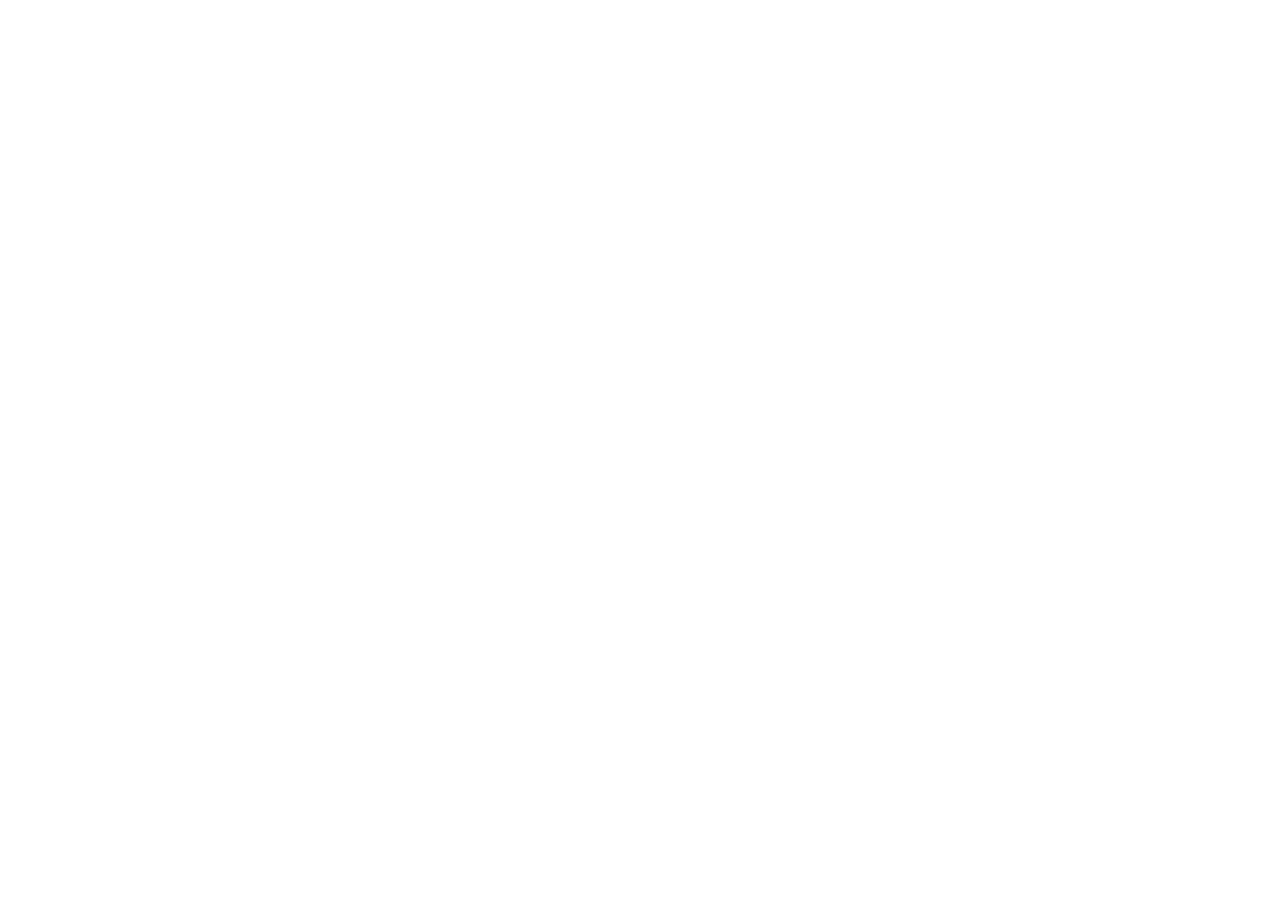
==== index.html @ 7d69b574 "Restructure portfolio to repo root for GitHub Pages deployment Co-authored-by: openhands <openhands@" ====
<!DOCTYPE html>
<html lang="en">
<head>
  <meta charset="UTF-8">
  <meta name="viewport" content="width=device-width, initial-scale=1">
  <title>Dave Ok — AI Developer &amp; Creative Technologist</title>
  <meta name="description" content="Portfolio of Dave Ok: AI developer and creative technologist building and evaluating practical AI workflows, automation tools, and technical systems. Evidence-driven research, browser automation, security research, and AI-assisted development.">
  <meta name="author" content="Dave Ok">
  <meta property="og:type" content="website">
  <meta property="og:title" content="Dave Ok — AI Developer &amp; Creative Technologist">
  <meta property="og:description" content="I build and evaluate practical AI workflows, automation tools, and technical systems — real projects, real evidence, clear thinking.">
  <meta property="og:image" content="https://daveok16-arch.github.io/Portfolio/assets/img/og-image.png">
  <meta property="og:url" content="https://daveok16-arch.github.io/Portfolio/">
  <meta name="twitter:card" content="summary_large_image">
  <link rel="canonical" href="https://daveok16-arch.github.io/Portfolio/">
  <link rel="icon" type="image/png" sizes="64x64" href="favicon.png">
  </head>
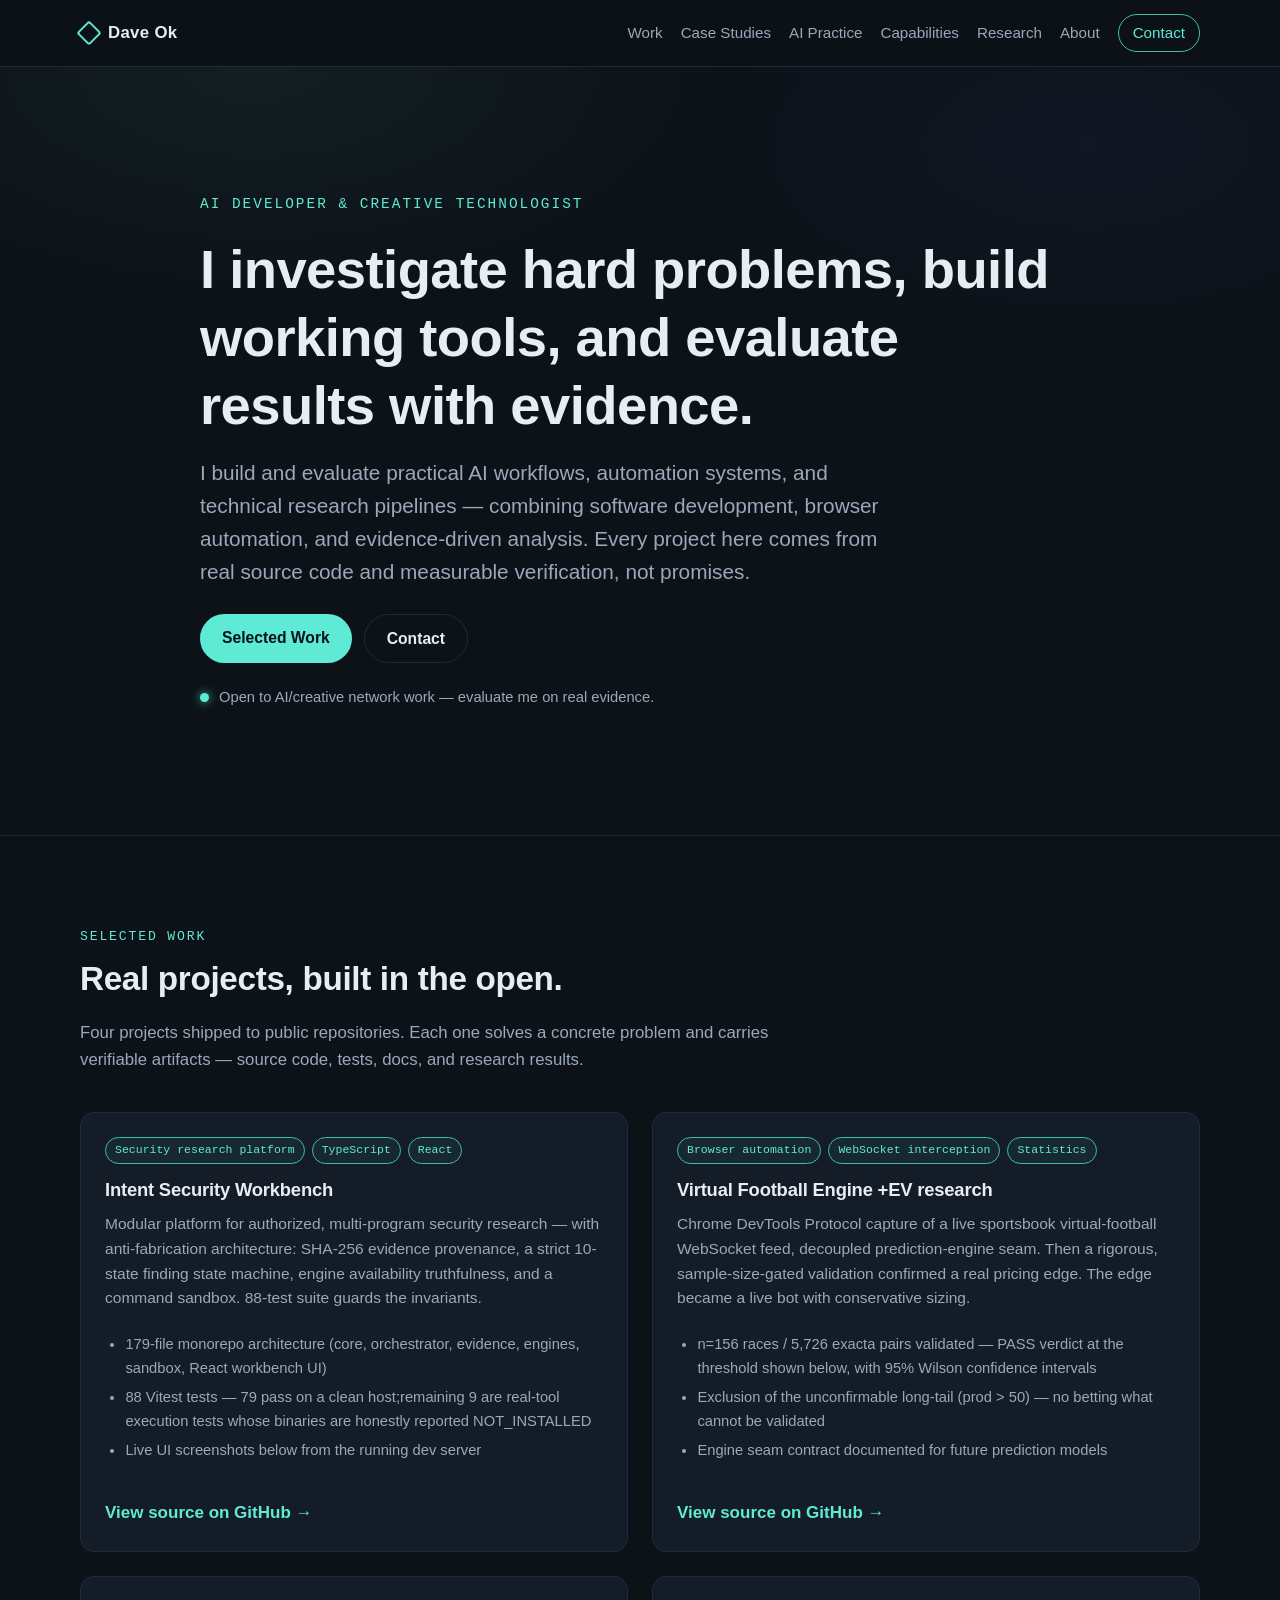
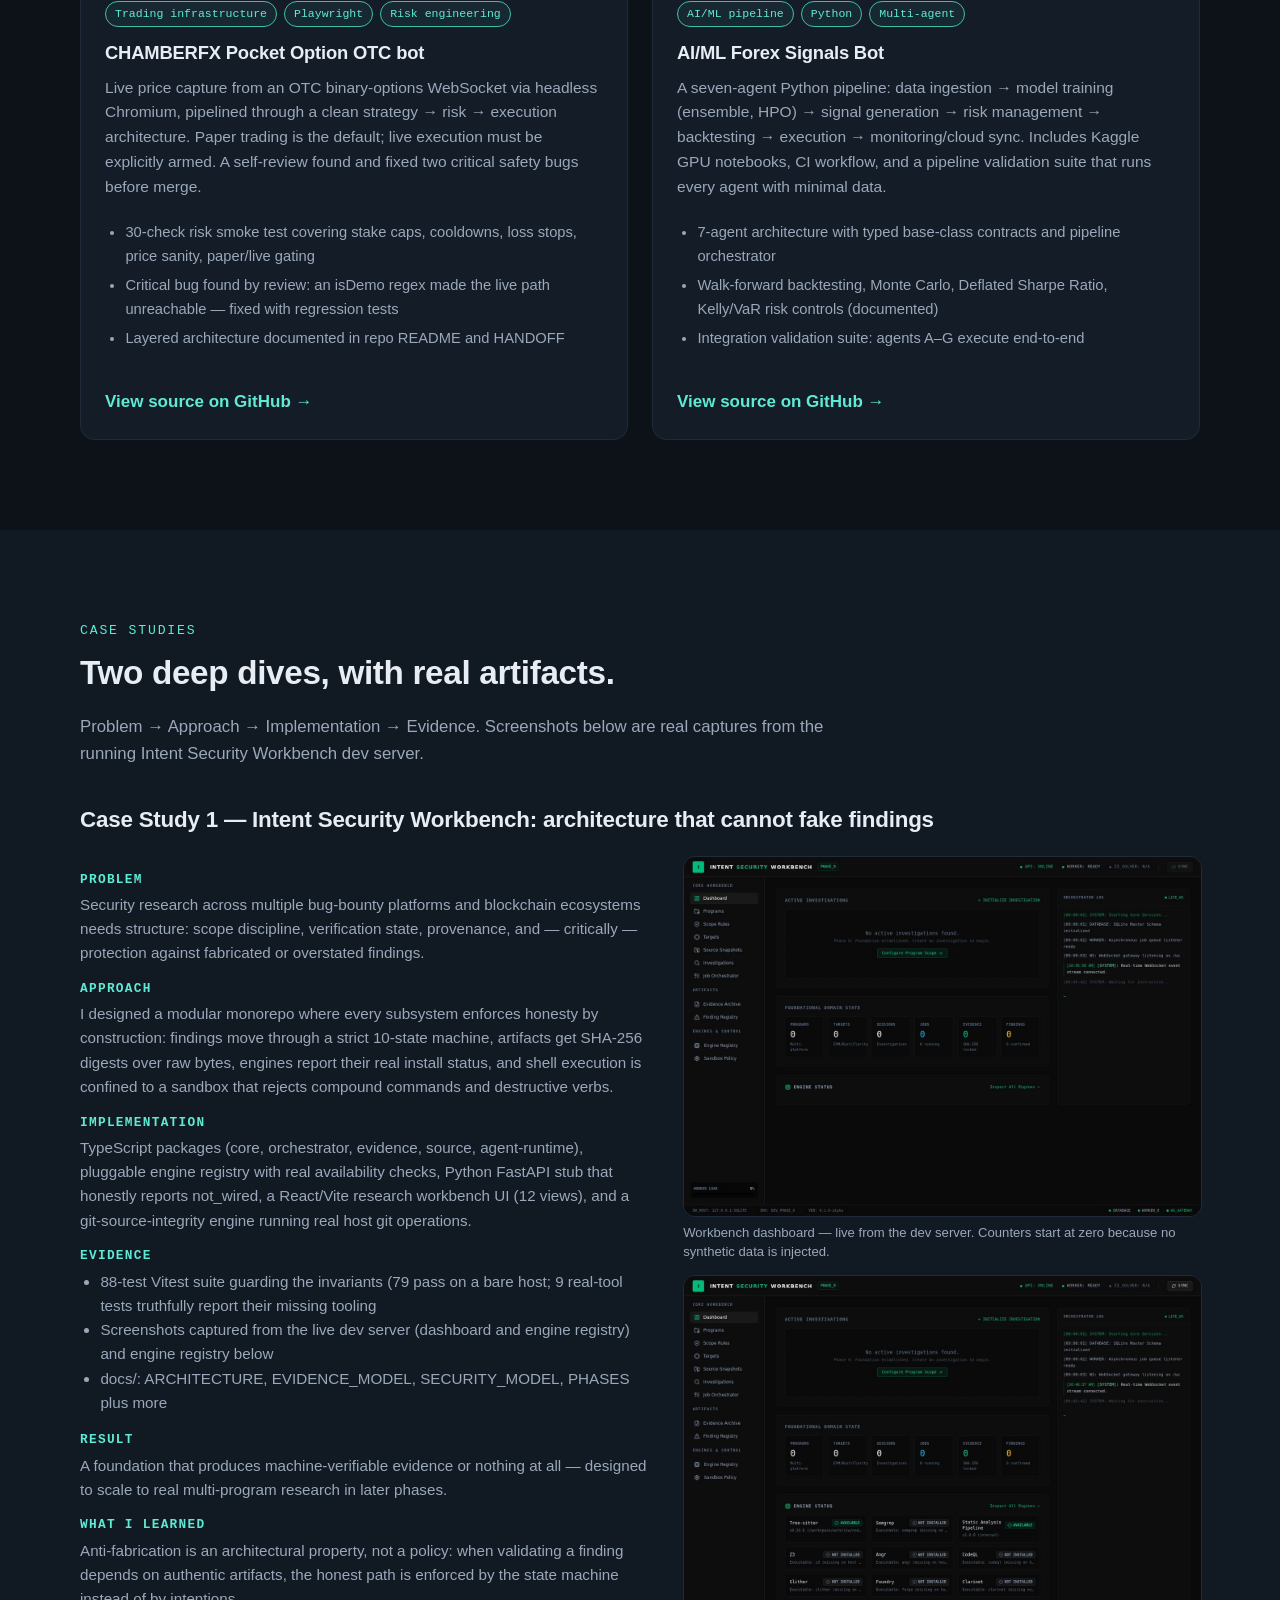
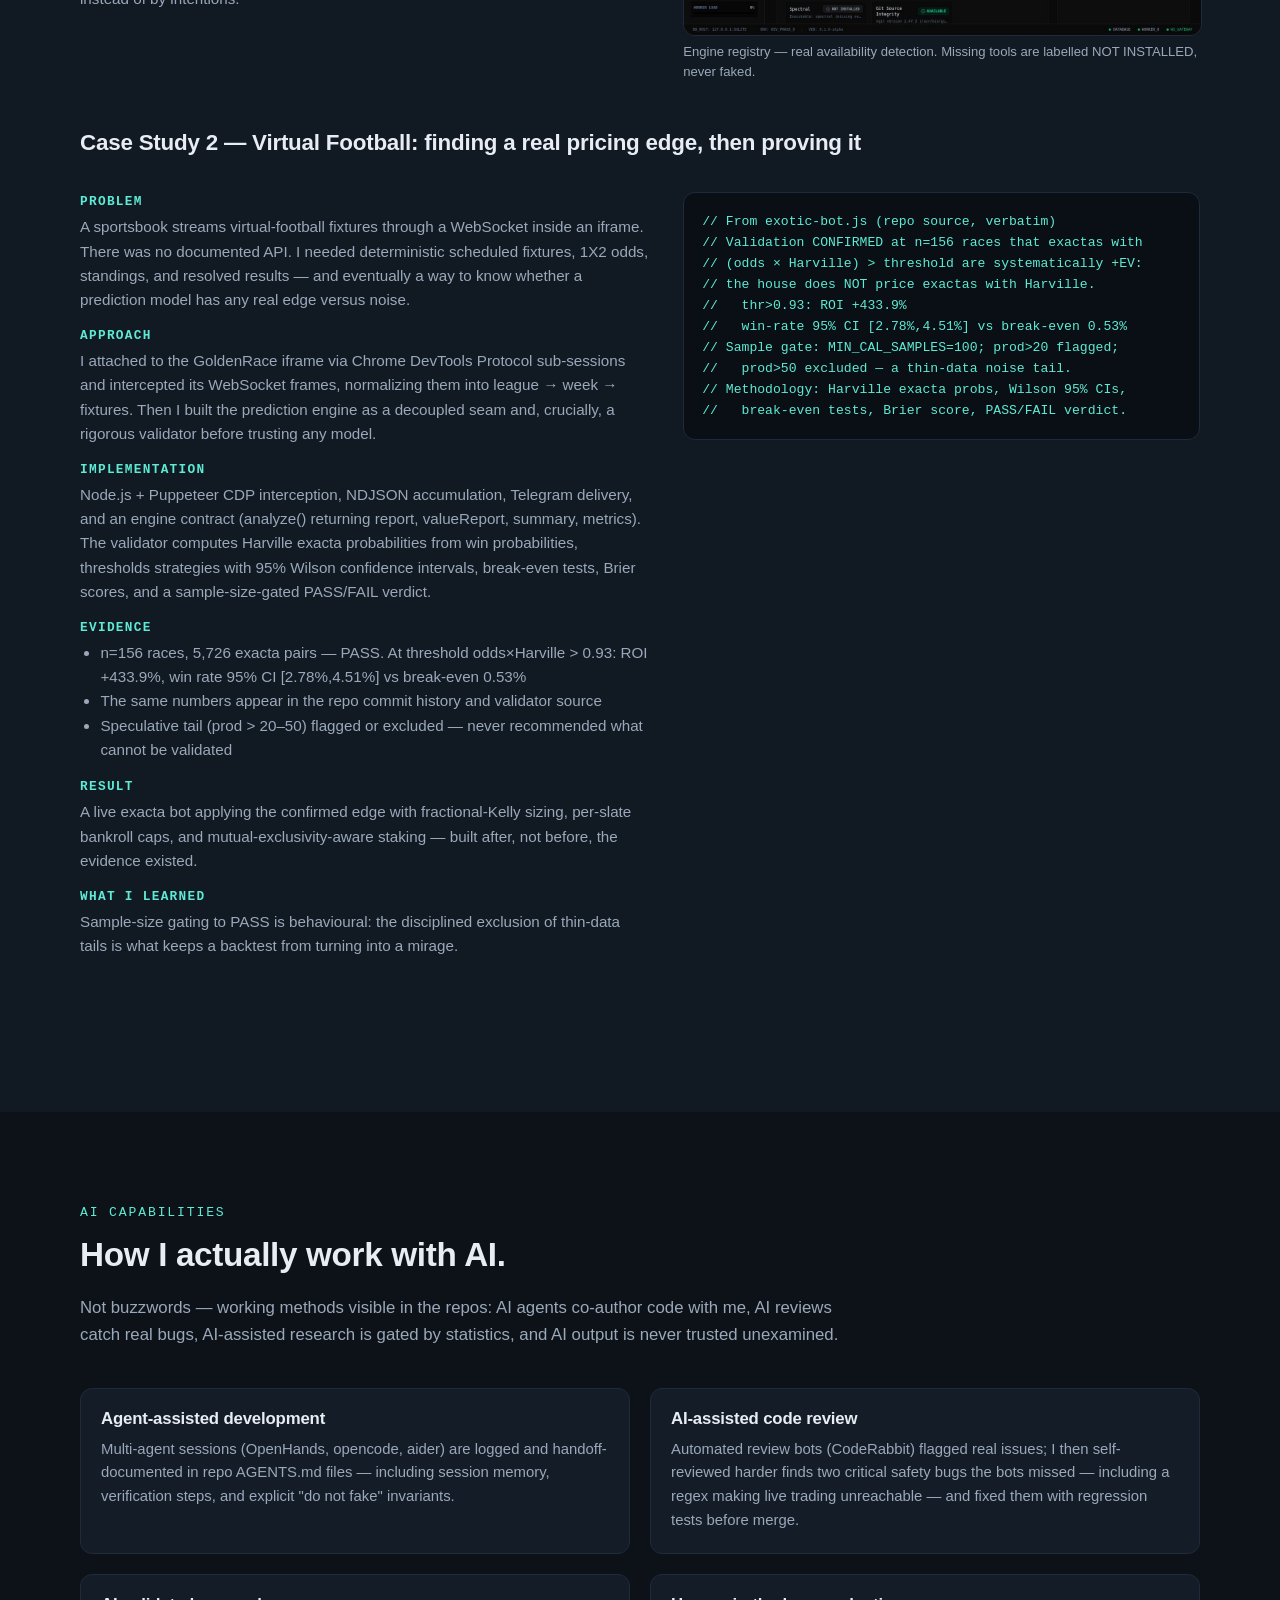
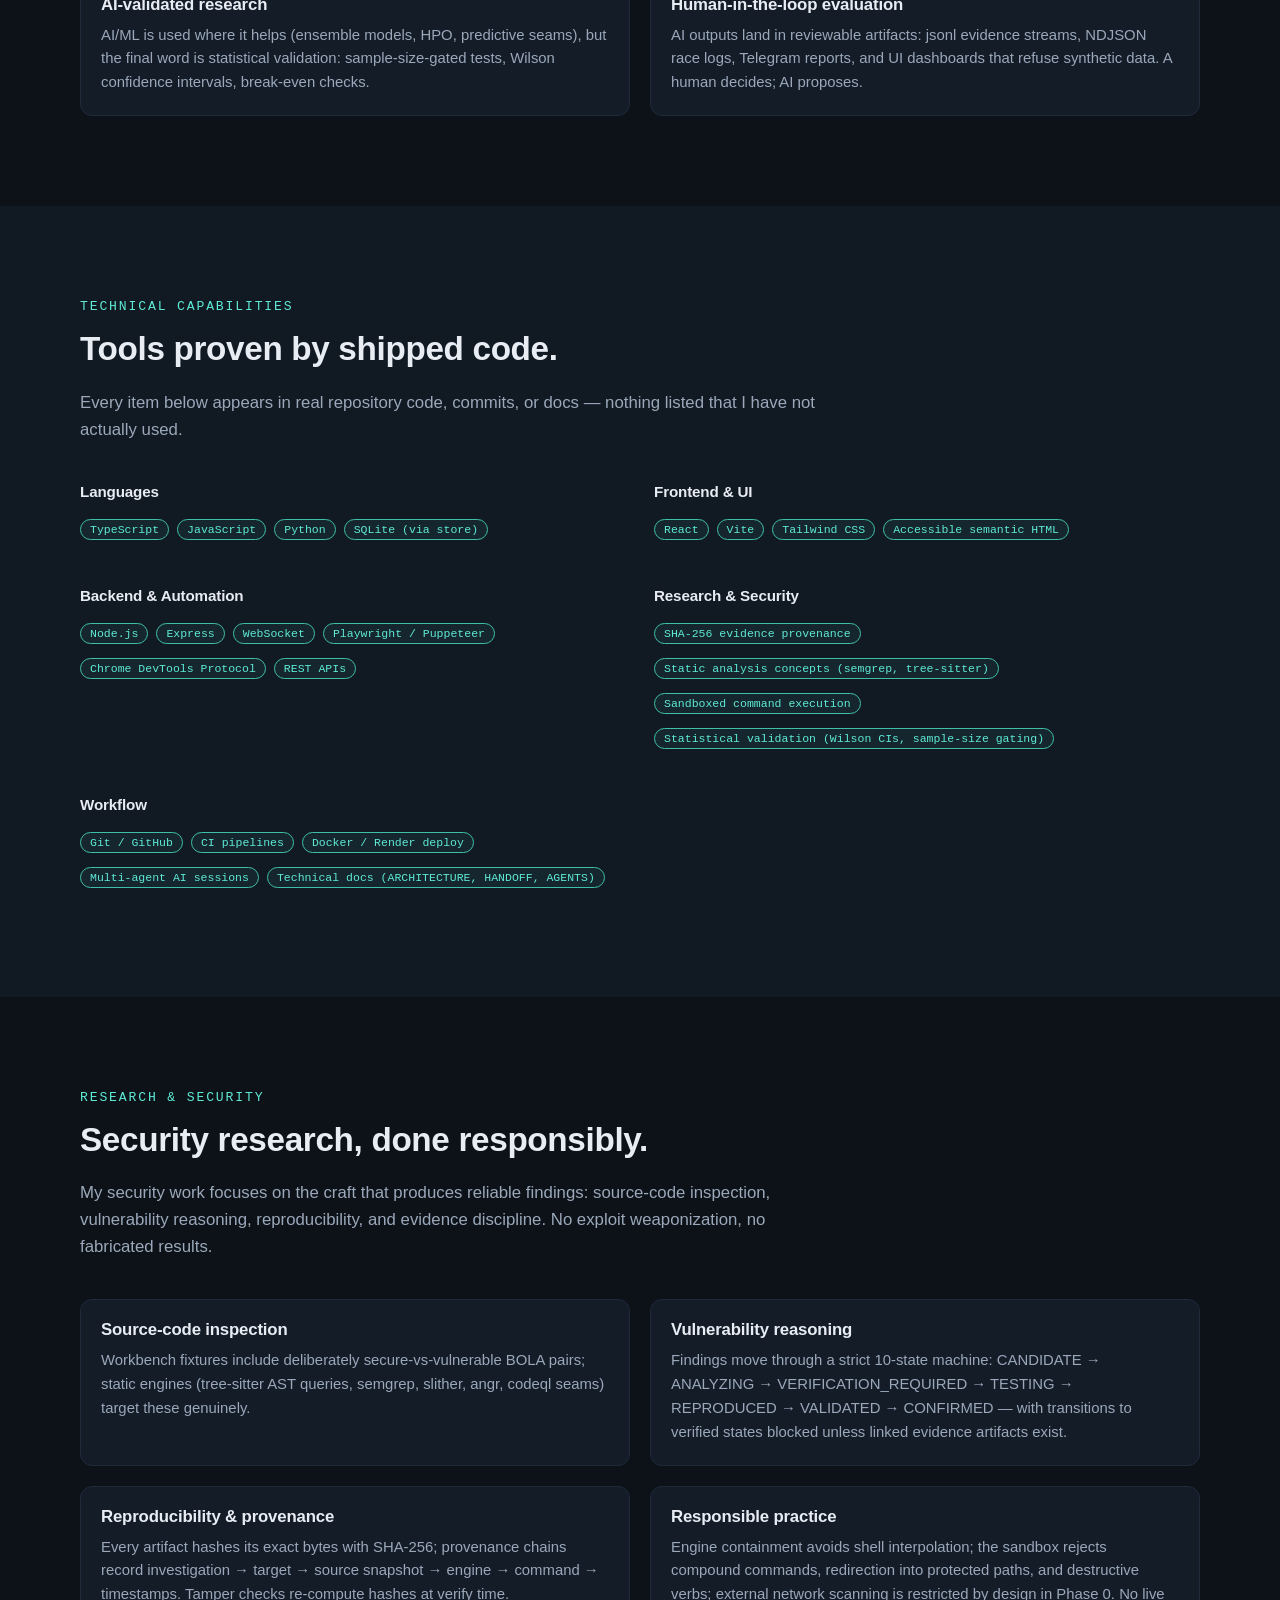
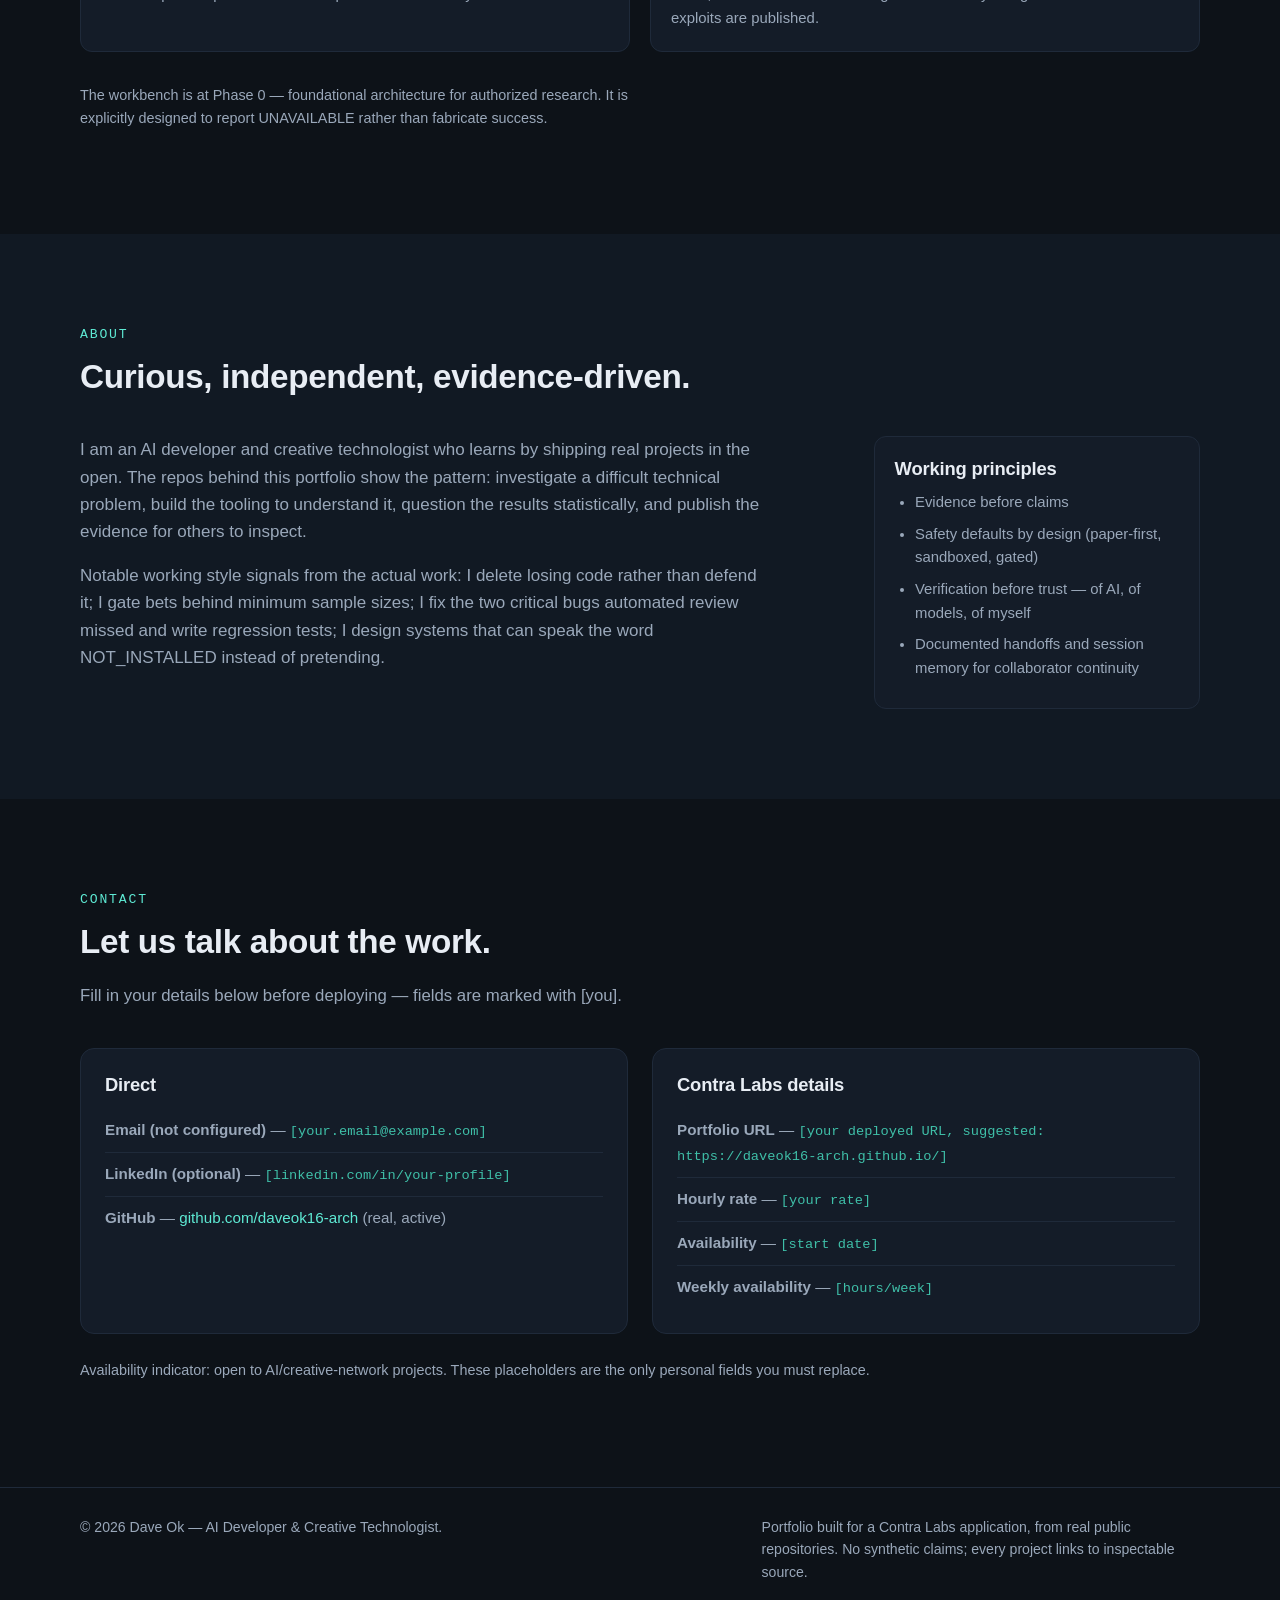
==== commit 3d0ff75a: "Restore full portfolio page and automate GitHub Pages deployment index.html had been truncated to th" ====
--- a/index.html
+++ b/index.html
@@ -4,14 +4,357 @@
   <meta charset="UTF-8">
   <meta name="viewport" content="width=device-width, initial-scale=1">
   <title>Dave Ok — AI Developer &amp; Creative Technologist</title>
-  <meta name="description" content="Portfolio of Dave Ok: AI developer and creative technologist building and evaluating practical AI workflows, automation tools, and technical systems. Evidence-driven research, browser automation, security research, and AI-assisted development.">
+  <meta name="description" content="Portfolio of Dave Ok: AI developer and creative technologist building and evaluating practical AI workflows, automation tools, and technical systems. Evidence-driven research, browser automation, security research,and AI-assisted development.">
   <meta name="author" content="Dave Ok">
   <meta property="og:type" content="website">
   <meta property="og:title" content="Dave Ok — AI Developer &amp; Creative Technologist">
-  <meta property="og:description" content="I build and evaluate practical AI workflows, automation tools, and technical systems — real projects, real evidence, clear thinking.">
+  <meta property="og:description" content="I build and evaluate practical AI workflows, automation tools,and technical systems — real projects, real evidence, clear thinking.">
   <meta property="og:image" content="https://daveok16-arch.github.io/Portfolio/assets/img/og-image.png">
   <meta property="og:url" content="https://daveok16-arch.github.io/Portfolio/">
   <meta name="twitter:card" content="summary_large_image">
   <link rel="canonical" href="https://daveok16-arch.github.io/Portfolio/">
   <link rel="icon" type="image/png" sizes="64x64" href="favicon.png">
-  </head>+  <link rel="stylesheet" href="assets/css/style.css">
+  <script defer src="assets/js/main.js"></script>
+</head>
+
+<body>
+  <a class="skip-link" href="#main">Skip to content</a>
+  <header class="site-header">
+    <div class="container header-inner">
+      <a class="brand" href="#top" aria-label="Home">
+        <span class="brand-mark" aria-hidden="true"></span>
+        <span class="brand-name">Dave&nbsp;Ok</span>
+      </a>
+      <button class="nav-toggle" id="navToggle" aria-expanded="false" aria-controls="siteNav">
+        <span class="sr-only">Menu</span>
+        <span class="nav-toggle-bar"></span>
+        <span class="nav-toggle-bar"></span>
+        <span class="nav-toggle-bar"></span>
+      </button>
+      <nav class="site-nav" id="siteNav" aria-label="Primary">
+        <a href="#work">Work</a>
+        <a href="#case-studies">Case Studies</a>
+        <a href="#ai">AI Practice</a>
+        <a href="#capabilities">Capabilities</a>
+        <a href="#research">Research</a>
+        <a href="#about">About</a>
+        <a class="nav-contact" href="#contact">Contact</a>
+      </nav>
+    </div>
+  </header>
+  <main id="main">
+    <section class="hero" id="top">
+      <div class="container hero-inner">
+        <p class="hero-kicker">AI Developer &amp; Creative Technologist</p>
+        <h1 class="hero-title">I investigate hard problems, build working tools, and evaluate results with evidence.</h1>
+        <p class="hero-lede">I build and evaluate practical AI workflows, automation systems, and technical research pipelines — combining software development, browser automation, and evidence-driven analysis. Every project here comes from real source code and measurable verification, not promises.</p>
+        <div class="hero-actions">
+          <a class="btn btn-primary" href="#work">Selected Work</a>
+          <a class="btn btn-secondary" href="#contact">Contact</a>
+        </div>
+        <div class="hero-meta">
+          <span class="status-dot" aria-hidden="true"></span>
+          <span>Open to AI/creative network work — evaluate me on real evidence.</span>
+        </div>
+      </div>
+    </section>
+    <section class="section" id="work">
+      <div class="container">
+        <header class="section-head">
+          <p class="section-label">Selected Work</p>
+          <h2>Real projects, built in the open.</h2>
+          <p class="section-sub">Four projects shipped to public repositories. Each one solves a concrete problem and carries verifiable artifacts — source code, tests, docs, and research results.</p>
+        </header>
+        <div class="work-grid">
+
+          <article class="card work-card">
+            <div class="card-tags"><span class="tag">Security research platform</span><span class="tag">TypeScript</span><span class="tag">React</span></div>
+            <h3>Intent Security Workbench</h3>
+            <p>Modular platform for authorized, multi-program security research — with anti-fabrication architecture: SHA-256 evidence provenance, a strict 10-state finding state machine, engine availability truthfulness, and a command sandbox. 88-test suite guards the invariants.</p>
+            <ul class="evidence-list">
+              <li>179-file monorepo architecture (core, orchestrator, evidence, engines, sandbox, React workbench UI)</li>
+              <li>88 Vitest tests — 79 pass on a clean host;remaining 9 are real-tool execution tests whose binaries are honestly reported NOT_INSTALLED</li>
+              <li>Live UI screenshots below from the running dev server</li>
+            </ul>
+            <a class="card-link" href="https://github.com/daveok16-arch/Intent-Security-Workbench" rel="noopener" target="_blank">View source on GitHub<span aria-hidden="true"> →</span></a>
+          </article>
+
+          <article class="card work-card">
+            <div class="card-tags"><span class="tag">Browser automation</span><span class="tag">WebSocket interception</span><span class="tag">Statistics</span></div>
+            <h3>Virtual Football Engine +EV research</h3>
+            <p>Chrome DevTools Protocol capture of a live sportsbook virtual-football WebSocket feed, decoupled prediction-engine seam. Then a rigorous, sample-size-gated validation confirmed a real pricing edge. The edge became a live bot with conservative sizing.</p>
+            <ul class="evidence-list">
+              <li>n=156 races / 5,726 exacta pairs validated — PASS verdict at the threshold shown below, with 95% Wilson confidence intervals</li>
+              <li>Exclusion of the unconfirmable long-tail (prod &gt; 50) — no betting what cannot be validated</li>
+              <li>Engine seam contract documented for future prediction models</li>
+            </ul>
+            <a class="card-link" href="https://github.com/daveok16-arch/virtual-football" rel="noopener" target="_blank">View source on GitHub<span aria-hidden="true"> →</span></a>
+          </article>
+
+          <article class="card work-card">
+            <div class="card-tags"><span class="tag">Trading infrastructure</span><span class="tag">Playwright</span><span class="tag">Risk engineering</span></div>
+            <h3>CHAMBERFX Pocket Option OTC bot</h3>
+            <p>Live price capture from an OTC binary-options WebSocket via headless Chromium, pipelined through a clean strategy → risk → execution architecture. Paper trading is the default; live execution must be explicitly armed. A self-review found and fixed two critical safety bugs before merge.</p>
+            <ul class="evidence-list">
+              <li>30-check risk smoke test covering stake caps, cooldowns, loss stops, price sanity, paper/live gating</li>
+              <li>Critical bug found by review: an isDemo regex made the live path unreachable — fixed with regression tests</li>
+              <li>Layered architecture documented in repo README and HANDOFF</li>
+            </ul>
+            <a class="card-link" href="https://github.com/daveok16-arch/Chamberfx-pocket-option" rel="noopener" target="_blank">View source on GitHub<span aria-hidden="true"> →</span></a>
+          </article>
+
+          <article class="card work-card">
+            <div class="card-tags"><span class="tag">AI/ML pipeline</span><span class="tag">Python</span><span class="tag">Multi-agent</span></div>
+            <h3>AI/ML Forex Signals Bot</h3>
+            <p>A seven-agent Python pipeline: data ingestion → model training (ensemble, HPO) → signal generation → risk management → backtesting → execution → monitoring/cloud sync. Includes Kaggle GPU notebooks, CI workflow, and a pipeline validation suite that runs every agent with minimal data.</p>
+            <ul class="evidence-list">
+              <li>7-agent architecture with typed base-class contracts and pipeline orchestrator</li>
+              <li>Walk-forward backtesting, Monte Carlo, Deflated Sharpe Ratio, Kelly/VaR risk controls (documented)</li>
+              <li>Integration validation suite: agents A–G execute end-to-end</li>
+            </ul>
+            <a class="card-link" href="https://github.com/daveok16-arch/forex-signals-bot-v3" rel="noopener" target="_blank">View source on GitHub<span aria-hidden="true"> →</span></a>
+          </article>
+
+        </div>
+      </div>
+    </section>
+    <section class="section section-tint" id="case-studies">
+      <div class="container">
+        <header class="section-head">
+          <p class="section-label">Case Studies</p>
+          <h2>Two deep dives, with real artifacts.</h2>
+          <p class="section-sub">Problem → Approach → Implementation → Evidence. Screenshots below are real captures from the running Intent Security Workbench dev server.</p>
+        </header>
+
+        <article class="case-study">
+          <h3>Case Study 1 — Intent Security Workbench: architecture that cannot fake findings</h3>
+          <div class="case-grid">
+            <div class="case-text">
+              <h4>Problem</h4>
+              <p>Security research across multiple bug-bounty platforms and blockchain ecosystems needs structure: scope discipline, verification state, provenance, and — critically — protection against fabricated or overstated findings.</p>
+              <h4>Approach</h4>
+              <p>I designed a modular monorepo where every subsystem enforces honesty by construction: findings move through a strict 10-state machine, artifacts get SHA-256 digests over raw bytes, engines report their real install status, and shell execution is confined to a sandbox that rejects compound commands and destructive verbs.</p>
+              <h4>Implementation</h4>
+              <p>TypeScript packages (core, orchestrator, evidence, source, agent-runtime), pluggable engine registry with real availability checks, Python FastAPI stub that honestly reports not_wired, a React/Vite research workbench UI (12 views), and a git-source-integrity engine running real host git operations.</p>
+              <h4>Evidence</h4>
+              <ul>
+                <li>88-test Vitest suite guarding the invariants (79 pass on a bare host; 9 real-tool tests truthfully report their missing tooling</li>
+                <li>Screenshots captured from the live dev server (dashboard and engine registry) and engine registry below</li>
+                <li>docs/: ARCHITECTURE, EVIDENCE_MODEL, SECURITY_MODEL, PHASES plus more</li>
+              </ul>
+              <h4>Result</h4>
+              <p>A foundation that produces machine-verifiable evidence or nothing at all — designed to scale to real multi-program research in later phases.</p>
+              <h4>What I learned</h4>
+              <p>Anti-fabrication is an architectural property, not a policy: when validating a finding depends on authentic artifacts, the honest path is enforced by the state machine instead of by intentions.</p>
+            </div>
+            <div class="case-visuals">
+              <figure>
+                <img src="assets/img/workbench-dashboard.jpg" alt="Intent Security Workbench dashboard showing honest zero-state counters and live WebSocket log" width="1280" height="888" loading="lazy">
+                <figcaption>Workbench dashboard — live from the dev server. Counters start at zero because no synthetic data is injected.</figcaption>
+              </figure>
+              <figure>
+                <img src="assets/img/workbench-engines.jpg" alt="Engine registry listing tree-sitter AVAILABLE and other engines NOT INSTALLED with reasons" width="1280" height="888" loading="lazy">
+                <figcaption>Engine registry — real availability detection. Missing tools are labelled NOT INSTALLED, never faked.</figcaption>
+              </figure>
+            </div>
+          </div>
+        </article>
+
+        <article class="case-study">
+          <h3>Case Study 2 — Virtual Football: finding a real pricing edge, then proving it</h3>
+          <div class="case-grid">
+            <div class="case-text">
+              <h4>Problem</h4>
+              <p>A sportsbook streams virtual-football fixtures through a WebSocket inside an iframe. There was no documented API. I needed deterministic scheduled fixtures, 1X2 odds, standings, and resolved results — and eventually a way to know whether a prediction model has any real edge versus noise.</p>
+              <h4>Approach</h4>
+              <p>I attached to the GoldenRace iframe via Chrome DevTools Protocol sub-sessions and intercepted its WebSocket frames, normalizing them into league → week → fixtures. Then I built the prediction engine as a decoupled seam and, crucially, a rigorous validator before trusting any model.</p>
+              <h4>Implementation</h4>
+              <p>Node.js + Puppeteer CDP interception, NDJSON accumulation, Telegram delivery, and an engine contract (analyze() returning report, valueReport, summary, metrics). The validator computes Harville exacta probabilities from win probabilities, thresholds strategies with 95% Wilson confidence intervals, break-even tests, Brier scores, and a sample-size-gated PASS/FAIL verdict.</p>
+              <h4>Evidence</h4>
+              <ul>
+                <li>n=156 races, 5,726 exacta pairs — PASS. At threshold odds×Harville &gt; 0.93: ROI +433.9%, win rate 95% CI [2.78%,4.51%] vs break-even 0.53%</li>
+                <li>The same numbers appear in the repo commit history and validator source</li>
+                <li>Speculative tail (prod &gt; 20–50) flagged or excluded — never recommended what cannot be validated</li>
+              </ul>
+              <h4>Result</h4>
+              <p>A live exacta bot applying the confirmed edge with fractional-Kelly sizing, per-slate bankroll caps, and mutual-exclusivity-aware staking — built after, not before, the evidence existed.</p>
+              <h4>What I learned</h4>
+              <p>Sample-size gating to PASS is behavioural: the disciplined exclusion of thin-data tails is what keeps a backtest from turning into a mirage.</p>
+            </div>
+            <div class="case-visuals">
+              <figure>
+                <pre class="validation-block">// From exotic-bot.js (repo source, verbatim)
+// Validation CONFIRMED at n=156 races that exactas with
+// (odds × Harville) &gt; threshold are systematically +EV:
+// the house does NOT price exactas with Harville.
+//   thr&gt;0.93: ROI +433.9%
+//   win-rate 95% CI [2.78%,4.51%] vs break-even 0.53%
+// Sample gate: MIN_CAL_SAMPLES=100; prod&gt;20 flagged;
+//   prod&gt;50 excluded — a thin-data noise tail.
+// Methodology: Harville exacta probs, Wilson 95% CIs,
+//   break-even tests, Brier score, PASS/FAIL verdict.</pre>
+              </figure>
+            </div>
+          </div>
+        </article>
+      </div>
+    </section>
+    <section class="section" id="ai">
+      <div class="container">
+        <header class="section-head">
+          <p class="section-label">AI Capabilities</p>
+          <h2>How I actually work with AI.</h2>
+          <p class="section-sub">Not buzzwords — working methods visible in the repos: AI agents co-author code with me, AI reviews catch real bugs, AI-assisted research is gated by statistics, and AI output is never trusted unexamined.</p>
+        </header>
+        <div class="ai-grid">
+          <div class="ai-item">
+            <h3>Agent-assisted development</h3>
+            <p>Multi-agent sessions (OpenHands, opencode, aider) are logged and handoff-documented in repo AGENTS.md files — including session memory, verification steps, and explicit "do not fake" invariants.</p>
+          </div>
+          <div class="ai-item">
+            <h3>AI-assisted code review</h3>
+            <p>Automated review bots (CodeRabbit) flagged real issues; I then self-reviewed harder finds two critical safety bugs the bots missed — including a regex making live trading unreachable — and fixed them with regression tests before merge.</p>
+          </div>
+          <div class="ai-item">
+            <h3>AI-validated research</h3>
+            <p>AI/ML is used where it helps (ensemble models, HPO, predictive seams), but the final word is statistical validation: sample-size-gated tests, Wilson confidence intervals, break-even checks.</p>
+          </div>
+          <div class="ai-item">
+            <h3>Human-in-the-loop evaluation</h3>
+            <p>AI outputs land in reviewable artifacts: jsonl evidence streams, NDJSON race logs, Telegram reports, and UI dashboards that refuse synthetic data. A human decides; AI proposes.</p>
+          </div>
+        </div>
+      </div>
+    </section>
+    <section class="section section-tint" id="capabilities">
+      <div class="container">
+        <header class="section-head">
+          <p class="section-label">Technical Capabilities</p>
+          <h2>Tools proven by shipped code.</h2>
+          <p class="section-sub">Every item below appears in real repository code, commits, or docs — nothing listed that I have not actually used.</p>
+        </header>
+        <div class="skills-wrap">
+          <div class="skill-group">
+            <h3>Languages</h3>
+            <ul class="tag-list">
+              <li><span class="tag">TypeScript</span></li><li><span class="tag">JavaScript</span></li><li><span class="tag">Python</span></li><li><span class="tag">SQLite (via store)</span></li>
+            </ul>
+          </div>
+          <div class="skill-group">
+            <h3>Frontend &amp; UI</h3>
+            <ul class="tag-list">
+              <li><span class="tag">React</span></li><li><span class="tag">Vite</span></li><li><span class="tag">Tailwind CSS</span></li><li><span class="tag">Accessible semantic HTML</span></li>
+            </ul>
+          </div>
+          <div class="skill-group">
+            <h3>Backend &amp; Automation</h3>
+            <ul class="tag-list">
+              <li><span class="tag">Node.js</span></li><li><span class="tag">Express</span></li><li><span class="tag">WebSocket</span></li><li><span class="tag">Playwright / Puppeteer</span></li><li><span class="tag">Chrome DevTools Protocol</span></li><li><span class="tag">REST APIs</span></li>
+            </ul>
+          </div>
+          <div class="skill-group">
+            <h3>Research &amp; Security</h3>
+            <ul class="tag-list">
+              <li><span class="tag">SHA-256 evidence provenance</span></li><li><span class="tag">Static analysis concepts (semgrep, tree-sitter)</span></li><li><span class="tag">Sandboxed command execution</span></li><li><span class="tag">Statistical validation (Wilson CIs, sample-size gating)</span></li>
+            </ul>
+          </div>
+          <div class="skill-group">
+            <h3>Workflow</h3>
+            <ul class="tag-list">
+              <li><span class="tag">Git / GitHub</span></li><li><span class="tag">CI pipelines</span></li><li><span class="tag">Docker / Render deploy</span></li><li><span class="tag">Multi-agent AI sessions</span></li><li><span class="tag">Technical docs (ARCHITECTURE, HANDOFF, AGENTS)</span></li>
+            </ul>
+          </div>
+        </div>
+      </div>
+    </section>
+    <section class="section" id="research">
+      <div class="container">
+        <header class="section-head">
+          <p class="section-label">Research &amp; Security</p>
+          <h2>Security research, done responsibly.</h2>
+          <p class="section-sub">My security work focuses on the craft that produces reliable findings: source-code inspection, vulnerability reasoning, reproducibility, and evidence discipline. No exploit weaponization, no fabricated results.</p>
+        </header>
+        <div class="research-grid">
+          <div class="research-item">
+            <h3>Source-code inspection</h3>
+            <p>Workbench fixtures include deliberately secure-vs-vulnerable BOLA pairs; static engines (tree-sitter AST queries, semgrep, slither, angr, codeql seams) target these genuinely.</p>
+          </div>
+          <div class="research-item">
+            <h3>Vulnerability reasoning</h3>
+            <p>Findings move through a strict 10-state machine: CANDIDATE → ANALYZING → VERIFICATION_REQUIRED → TESTING → REPRODUCED → VALIDATED → CONFIRMED — with transitions to verified states blocked unless linked evidence artifacts exist.</p>
+          </div>
+          <div class="research-item">
+            <h3>Reproducibility &amp; provenance</h3>
+            <p>Every artifact hashes its exact bytes with SHA-256; provenance chains record investigation → target → source snapshot → engine → command → timestamps. Tamper checks re-compute hashes at verify time.</p>
+          </div>
+          <div class="research-item">
+            <h3>Responsible practice</h3>
+            <p>Engine containment avoids shell interpolation; the sandbox rejects compound commands, redirection into protected paths, and destructive verbs; external network scanning is restricted by design in Phase 0. No live exploits are published.</p>
+          </div>
+        </div>
+        <p class="research-note">The workbench is at Phase 0 — foundational architecture for authorized research. It is explicitly designed to report UNAVAILABLE rather than fabricate success.</p>
+      </div>
+    </section>
+    <section class="section section-tint" id="about">
+      <div class="container">
+        <header class="section-head">
+          <p class="section-label">About</p>
+          <h2>Curious, independent, evidence-driven.</h2>
+        </header>
+        <div class="about-grid">
+          <div class="about-text">
+            <p>I am an AI developer and creative technologist who learns by shipping real projects in the open. The repos behind this portfolio show the pattern: investigate a difficult technical problem, build the tooling to understand it, question the results statistically, and publish the evidence for others to inspect.</p>
+            <p>Notable working style signals from the actual work: I delete losing code rather than defend it; I gate bets behind minimum sample sizes; I fix the two critical bugs automated review missed and write regression tests; I design systems that can speak the word NOT_INSTALLED instead of pretending.</p>
+          </div>
+          <div class="about-facts">
+            <h3>Working principles</h3>
+            <ul>
+              <li>Evidence before claims</li>
+              <li>Safety defaults by design (paper-first, sandboxed, gated)</li>
+              <li>Verification before trust — of AI, of models, of myself</li>
+              <li>Documented handoffs and session memory for collaborator continuity</li>
+            </ul>
+          </div>
+        </div>
+      </div>
+    </section>
+    <section class="section" id="contact">
+      <div class="container">
+        <header class="section-head">
+          <p class="section-label">Contact</p>
+          <h2>Let us talk about the work.</h2>
+          <p class="section-sub">Fill in your details below before deploying — fields are marked with [you].</p>
+        </header>
+        <div class="contact-grid">
+          <div class="contact-card card">
+            <h3>Direct</h3>
+            <ul class="contact-list">
+              <li><strong>Email (not configured)</strong> — <span class="placeholder">[your.email@example.com]</span></li>
+              <li><strong>LinkedIn (optional)</strong> — <span class="placeholder">[linkedin.com/in/your-profile]</span></li>
+              <li><strong>GitHub</strong> — <a href="https://github.com/daveok16-arch" rel="noopener" target="_blank">github.com/daveok16-arch</a> (real, active)</li>
+            </ul>
+          </div>
+          <div class="contact-card card">
+            <h3>Contra Labs details</h3>
+            <ul class="contact-list">
+              <li><strong>Portfolio URL</strong> — <span class="placeholder">[your deployed URL, suggested: https://daveok16-arch.github.io/]</span></li>
+              <li><strong>Hourly rate</strong> — <span class="placeholder">[your rate]</span></li>
+              <li><strong>Availability</strong> — <span class="placeholder">[start date]</span></li>
+              <li><strong>Weekly availability</strong> — <span class="placeholder">[hours/week]</span></li>
+            </ul>
+          </div>
+        </div>
+        <p class="contact-note">Availability indicator: open to AI/creative-network projects. These placeholders are the only personal fields you must replace.</p>
+      </div>
+    </section>
+  </main>
+
+  <footer class="site-footer">
+    <div class="container footer-inner">
+      <p>© <span id="year">2026</span> Dave Ok — AI Developer &amp; Creative Technologist.</p>
+      <p class="footer-note">Portfolio built for a Contra Labs application, from real public repositories. No synthetic claims; every project links to inspectable source.</p>
+    </div>
+  </footer>
+</body>
+</html>
--- a/assets/css/style.css
+++ b/assets/css/style.css
@@ -0,0 +1,330 @@
+:root {
+  --bg: #0d1218;
+  --bg-soft: #111923;
+  --bg-card: #141c28;
+  --line: #1f2a3a;
+  --text: #e8edf4;
+  --muted: #9aa8ba;
+  --accent: #5eead4;
+  --accent-dim: #3fbfa8;
+  --radius: 14px;
+  --maxw: 1120px;
+  --font-sans: -apple-system,BlinkMacSystemFont,"Segoe UI",Roboto,Helvetica,Arial,sans-serif;
+  --font-mono: ui-monospace,SFMono-Regular,Menlo,Consolas,monospace;
+}
+*
+  box-sizing: border-box;
+}
+html {
+  scroll-behavior: smooth;
+  scroll-padding-top: 84px;
+}
+body {
+  margin: 0;
+  background: var(--bg);
+  color: var(--text);
+  font-family: var(--font-sans);
+  font-size: 17px;
+  line-height: 1.6;
+  -webkit-font-smoothing: antialiased;
+}
+img {
+  max-width: 100%;
+  height: auto;
+  display: block;
+}
+a {
+  color: var(--accent);
+  text-decoration: none;
+}
+a:hover { text-decoration: underline; }
+h1,h2,h3,h4 {
+  line-height: 1.25;
+  margin: 0 0 .6em;
+  letter-spacing: -0.01em;
+}
+h1 { font-size: clamp(2rem,4.5vw,3.4rem); }
+h2 { font-size: clamp(1.5rem,2.6vw,2.3rem); }
+h3 { font-size: 1.15rem; }
+h4 { font-size: 1rem; }
+p { margin:  0 0 1em; }
+ul { margin:  0 0 1em; padding-left: 1.2em; }
+.container {
+  max-width: var(--maxw);
+  margin-inline: auto;
+  padding-inline: 24px;
+}
+
+.sr-only {
+  position: absolute;
+  width: 1px; height: 1px;
+  padding: 0; margin: -1px;
+  overflow: hidden;
+  clip: rect(0,0,0,0);
+  white-space: nowrap;
+  border: ;
+}
+.skip-link {
+  position: fixed;
+  top: -48px; left: 16px;
+  z-index: 200;
+  background: var(--accent); color: #06121a;
+  padding: 8px 14px;
+  border-radius: 8px;
+  font-weight: 600;
+  transition: top .2s ease;
+}
+.skip-link:focus { top: 12px; }
+
+/* Header */
+.site-header {
+  position: sticky; top: 0; z-index: 100;
+  background: rgba(13,18,24,0.92);
+  backdrop-filter: blur(8px);
+  border-bottom: 1px solid var(--line);
+}
+.header-inner {
+  display: flex;
+  align-items: center;
+  justify-content: space-between;
+  gap: 16px;
+  padding-block: 14px;
+}
+.brand {
+  display: inline-flex; align-items: center; gap: 10px;
+  color: var(--text); font-weight: 700; font-size: 1.05rem;
+}
+.brand-mark {
+  width: 14px; height: 14px;
+  display: inline-block;
+  transform: rotate(45deg);
+  border: 2px solid var(--accent);
+  border-radius: 3px;
+}
+.brand:hover { text-decoration: none; }
+.brand-name { letter-spacing: 0.02em; }
+
+/* Nav */
+.site-nav {
+  display: flex;
+  align-items: center;
+  gap:  18px;
+  flex-wrap: wrap;
+}
+.site-nav a {
+  color: var(--muted); font-size: 0.95rem;
+}
+.site-nav a:hover { color: var(--text); text-decoration: none; }
+.site-nav .nav-contact {
+  color: var(--accent);
+  border: 1px solid var(--accent-dim);
+  padding: 6px 14px; border-radius: 999px;
+}
+.nav-toggle {
+  display: none;
+  background: none; border: 0; cursor: pointer;
+  padding: 8px; gap:  5px;
+}
+.nav-toggle-bar {
+  display: block; width: 20px; height: 2px;
+  background: var(--text); border-radius: 2px;
+}
+
+/* Hero */
+.hero {
+  position: relative;
+  padding-block: clamp(88px,14vh,150px);
+  border-bottom: 1px solid var(--line);
+  background:
+    radial-gradient(800px 400px at 20% 0%,rgba(94,234,212,0.06),transparent 60%),
+    radial-gradient(700px 360px at 85% 10%,rgba(64,120,255,0.05),transparent 60%),
+    var(--bg);
+}
+.hero-inner { max-width: 880px; }
+.hero-kicker {
+  font-family: var(--font-mono);
+  font-size: 0.9rem;
+  color: var(--accent);
+  text-transform: uppercase;
+  letter-spacing: 0.14em;
+  margin-bottom: 1.2rem;
+}
+.hero-title { margin-bottom: 1rem; }
+.hero-lede {
+  font-size: clamp(1.05rem,1.8vw,1.3rem);
+  color: var(--muted);
+  max-width: 60ch;
+}
+.hero-actions { display: flex; gap: 12px; margin-top: 1.6rem; flex-wrap: wrap; }
+.btn {
+  display: inline-block;
+  padding: 11px 22px;
+  border-radius: 999px;
+  font-weight: 600;
+  font-size: 0.98rem;
+}
+.btn-primary { background: var(--accent); color: #06121b; }
+.btn-primary:hover { background: var(--accent-dim); text-decoration: none; }
+.btn-secondary {
+  border: 1px solid var(--line); color: var(--text);
+}
+.btn-secondary:hover { border-color: var(--accent-dim); text-decoration: none; }
+.hero-meta {
+  margin-top: 1.4rem;
+  display: flex; align-items: center; gap: 10px;
+  color: var(--muted); font-size: 0.92rem;
+}
+.status-dot {
+  width: 9px; height: 9px; border-radius: 50%;
+  background: var(--accent);
+  box-shadow: 0 0 10px var(--accent-dim);
+  display: inline-block;
+}
+
+/* Sections */
+.section { padding-block: clamp(64px,10vh,110px); }
+.section-tint { background: var(--bg-soft); }
+.section-head { max-width: 760px; margin-bottom: 2.4rem; }
+.section-label {
+  font-family: var(--font-mono);
+  font-size: 0.82rem;
+  color: var(--accent);
+  text-transform: uppercase;
+  letter-spacing: 0.14em;
+  margin-bottom: 0.7rem;
+}
+.section-sub { color: var(--muted); font-size: 1.05rem; }
+
+/* Work grid */
+.work-grid { display: grid; grid-template-columns: repeat(2,1fr); gap:  24px; }
+.card {
+  background: var(--bg-card);
+  border: 1px solid var(--line);
+  border-radius: var(--radius);
+  padding: 24px;
+}
+.work-card { display: flex; flex-direction: column; }
+.work-card h3 { margin-top: 0.9rem; }
+.work-card p { color: var(--muted); font-size: 0.97rem; }
+.card-tags { display: flex; flex-wrap: wrap; gap:  7px; }
+.tag {
+  font-family: var(--font-mono);
+  font-size: 0.72rem;
+  color: var(--accent);
+  border: 1px solid var(--accent-dim);
+  border-radius: 999px;
+  padding: 3px 9px;
+  background: rgba(94,234,212,0.06);
+}
+.evidence-list { margin-top: 0.4rem; }
+.evidence-list li { color: var(--muted); font-size: 0.92rem; margin-bottom: 0.4em; }
+.card-link { margin-top: auto; padding-top: 14px; font-weight: 600; }
+
+/* Case studies */
+.case-study { margin-bottom: 3rem; }
+.case-study h3 { font-size: 1.4rem; margin-bottom: 1.4rem; }
+.case-grid { display: grid; grid-template-columns: 1.05fr 0.95fr; gap:  32px;
+  align-items: start; }
+.case-text h4 {
+  font-family: var(--font-mono);
+  font-size: 0.8rem;
+  color: var(--accent);
+  text-transform: uppercase;
+  letter-spacing: 0.1em;
+  margin: 1.2em 0 0.4em;
+}
+.case-text p, .case-text li { color: var(--muted); font-size: 0.95rem; }
+.case-visuals { display: grid; gap:  14px; }
+.case-visuals figure { margin: 0; }
+.case-visuals img { border: 1px solid var(--line); border-radius: 12px; }
+.case-visuals figcaption {
+  font-size: 0.82rem; color: var(--muted);
+  margin-top: 0.5em; line-height: 1.45;
+}
+.validation-block {
+  background: #0a0f15;
+  border: 1px solid var(--line);
+  border-radius: 12px;
+  padding: 18px;
+  font-family: var(--font-mono);
+  font-size: 0.82rem;
+  color: var(--accent);
+  overflow-x: auto;
+}
+
+/* AI grid */
+.ai-grid { display: grid; grid-template-columns: repeat(2,1fr); gap:  20px; }
+.ai-item { background: var(--bg-card); border: 1px solid var(--line); border-radius: 12px; padding: 20px; }
+.ai-item h3 { margin-bottom: 0.5rem; font-size: 1.05rem; }
+.ai-item p { color: var(--muted); font-size: 0.93rem; margin-bottom: 0; }
+
+/* Skills */
+.skills-wrap { display: grid; grid-template-columns: repeat(2,1fr); gap:  28px; }
+.skill-group h3 { font-size: 0.95rem; margin-bottom: 0.8rem; color: var(--text); }
+.tag-list { list-style: none; padding: 0; display: flex; flex-wrap: wrap; gap:  8px; }
+/* Research */
+.research-grid { display: grid; grid-template-columns: repeat(2,1fr); gap:  20px; }
+.research-item { background: var(--bg-card); border: 1px solid var(--line); border-radius: 12px; padding: 20px; }
+.research-item h3 { margin-bottom: 0.5rem; font-size: 1.05rem; }
+.research-item p { color: var(--muted); font-size: 0.93rem; margin-bottom: 0; }
+.research-note { margin-top: 2rem; color: var(--muted); font-size: 0.9rem; max-width: 70ch; }
+
+/* About */
+.about-grid { display: grid; grid-template-columns: 1.4fr 0.6fr; gap:  32px; }
+.about-text p { color: var(--muted); max-width: 72ch; }
+.about-facts { background: var(--bg-card); border: 1px solid var(--line); border-radius: 12px; padding: 20px; }
+.about-facts ul { margin-bottom: 0; }
+.about-facts li { color: var(--muted); font-size: 0.93rem; margin-bottom: 0.5em; }
+
+/* Contact */
+.contact-grid { display: grid; grid-template-columns: repeat(2,1fr); gap:  24px; }
+.contact-list { list-style: none; padding: 0; margin-bottom: 0; }
+.contact-list li { padding: 0.6em 0; border-bottom: 1px solid var(--line); font-size: 0.95rem; color: var(--muted); }
+.contact-list li:last-child { border-bottom: 0; }
+.placeholder { color: var(--accent-dim); font-family: var(--font-mono); font-size: 0.9em; }
+.contact-card h3 { margin-bottom: 0.8rem; }
+.contact-note { margin-top: 1.6rem; color: var(--muted); font-size: 0.9rem; }
+
+/* Footer */
+.site-footer { border-top: 1px solid var(--line); padding-block: 28px; }
+.footer-inner { display: flex; justify-content: space-between; gap:  20px; flex-wrap: wrap; }
+.site-footer p { margin: 0; color: var(--muted); font-size: 0.88rem; }
+.footer-note { max-width: 56ch; }
+
+/* Responsive */
+@media (max-width: 900px) {
+  .work-grid, .ai-grid, .research-grid, .contact-grid, .skills-wrap { grid-template-columns: 1fr; }
+  .case-grid, .about-grid { grid-template-columns: 1fr; }
+}
+@media (max-width: 720px) {
+  .nav-toggle { display: block; }
+  .site-nav {
+    display: none;
+    position: absolute;
+    top: 100%; left: 0; right: 0;
+    background: var(--bg);
+    border-bottom: 1px solid var(--line);
+    flex-direction: column;
+    align-items: stretch;
+    padding: 12px 24px 20px;
+    gap: 4px;
+  }
+  .site-nav.open { display: flex; }
+  .site-nav a { display: block; padding: 10px 4px; font-size: 1rem; }
+  .site-nav .nav-contact { border:  0; padding: 10px 4px; }
+  .hero { padding-block: 72px; }
+  .section { padding-block: 56px; }
+  .hero-actions .btn { width: 100%; text-align: center; }
+}
+@media (prefers-reduced-motion: reduce) {
+  html { scroll-behavior: auto; }
+}
+
+/* Focus */
+:focus-visible { outline: 2px solid var(--accent); outline-offset: 2px; }
+
+/* Print */
+@media print {
+  .site-header, .site-footer, .nav-toggle { display: none; }
+  body { background: #fff; color: #000; }
+}
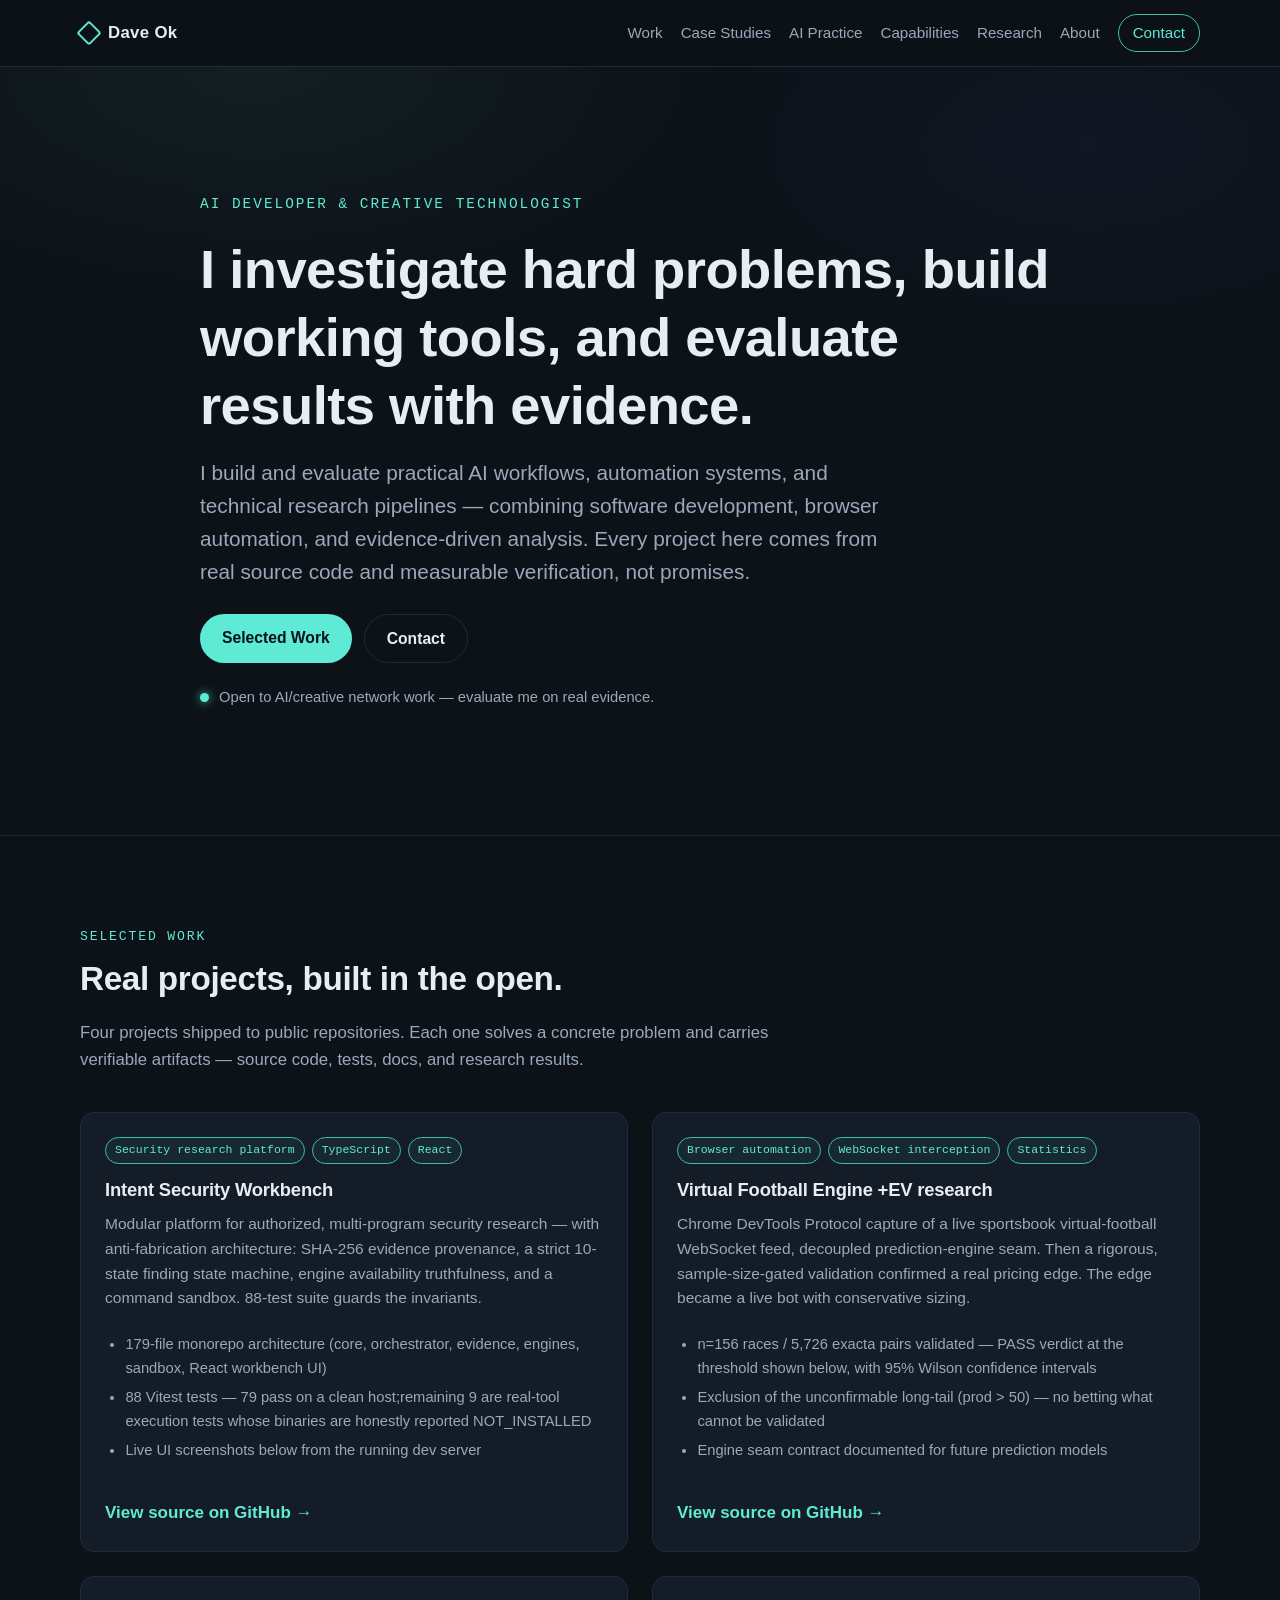
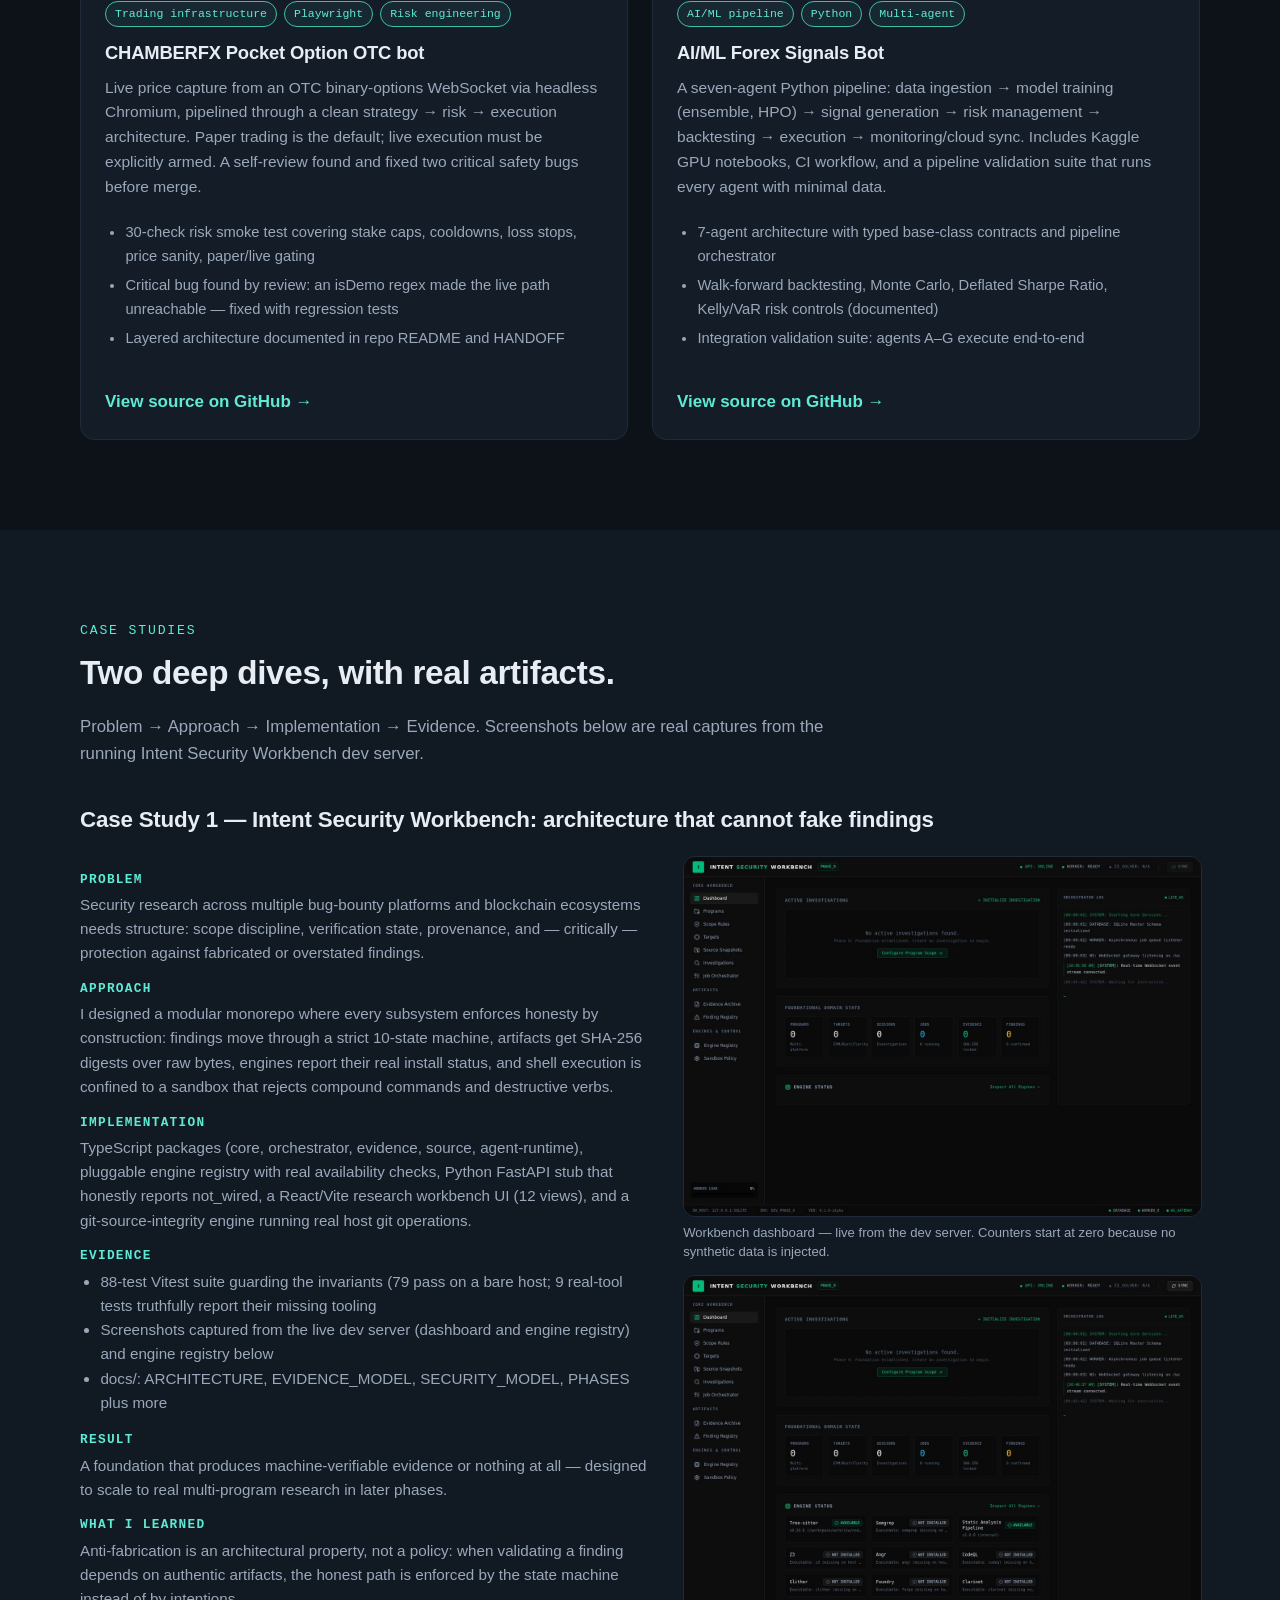
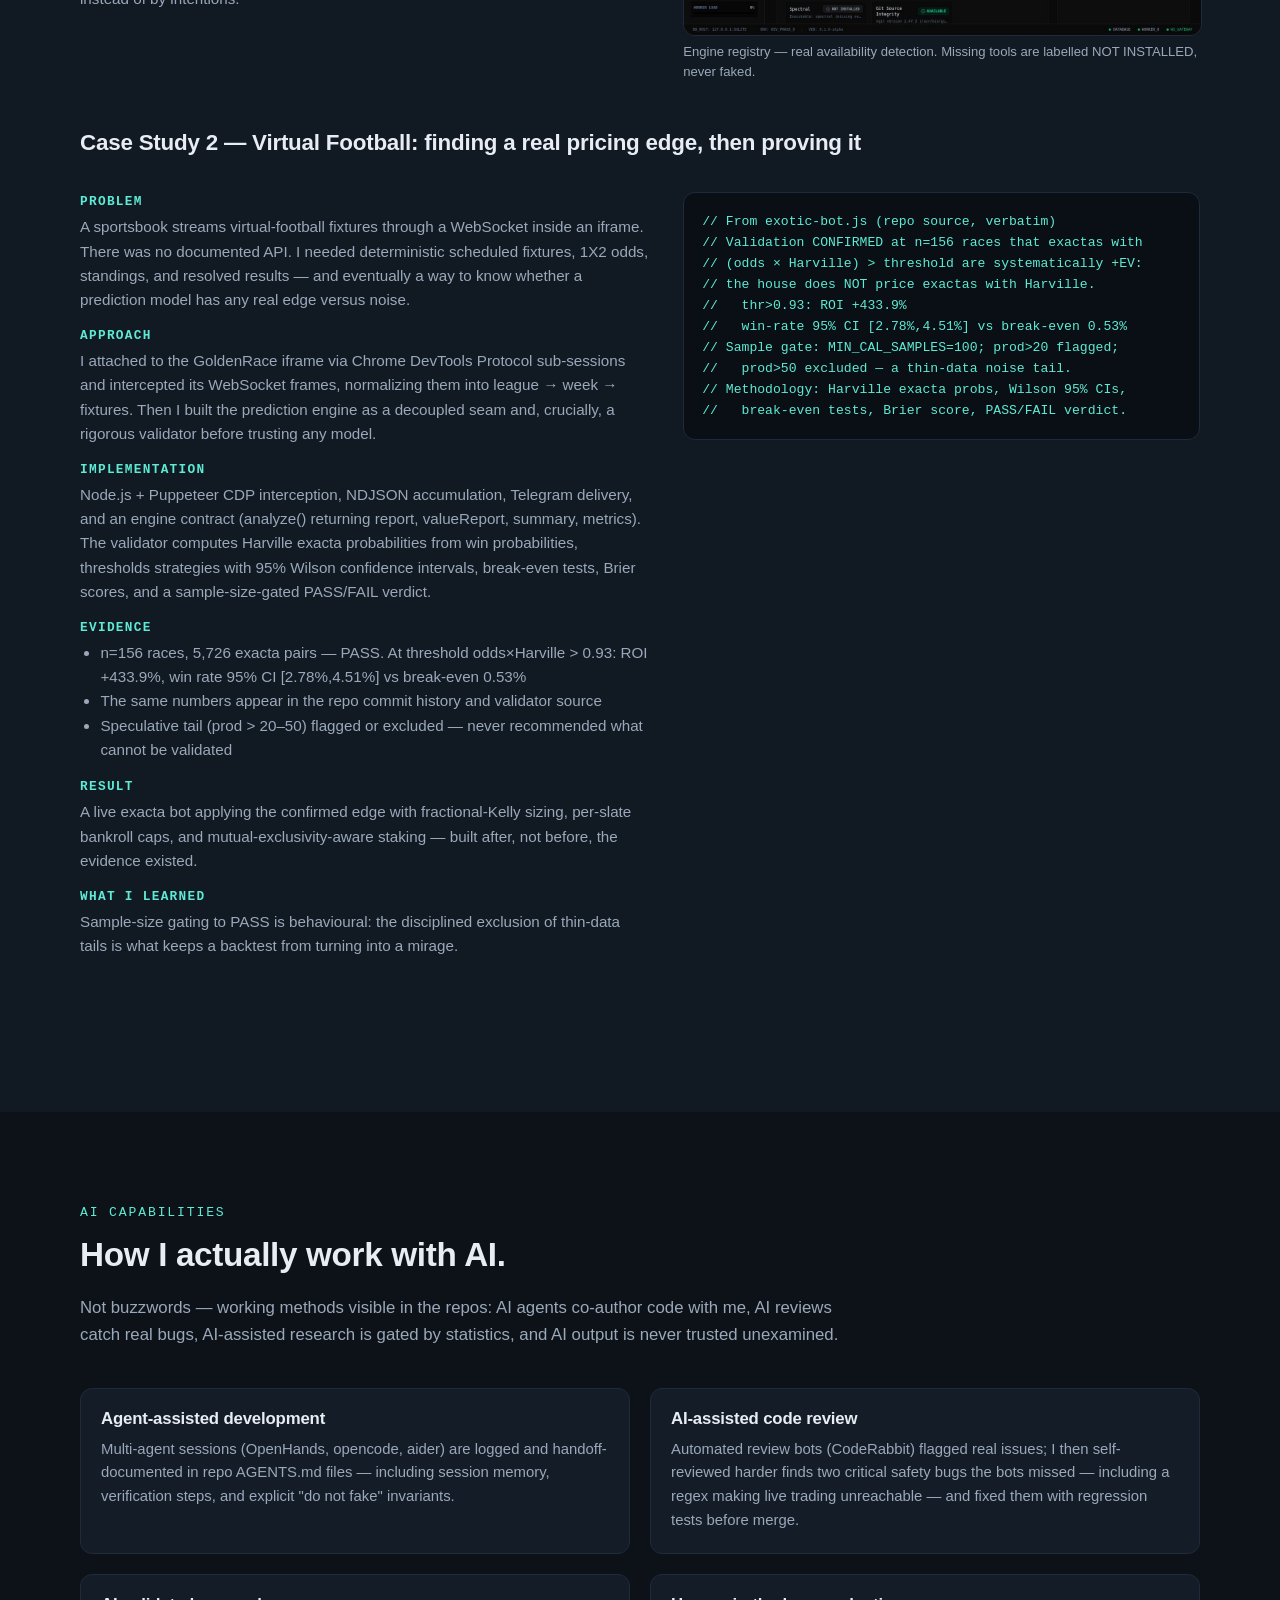
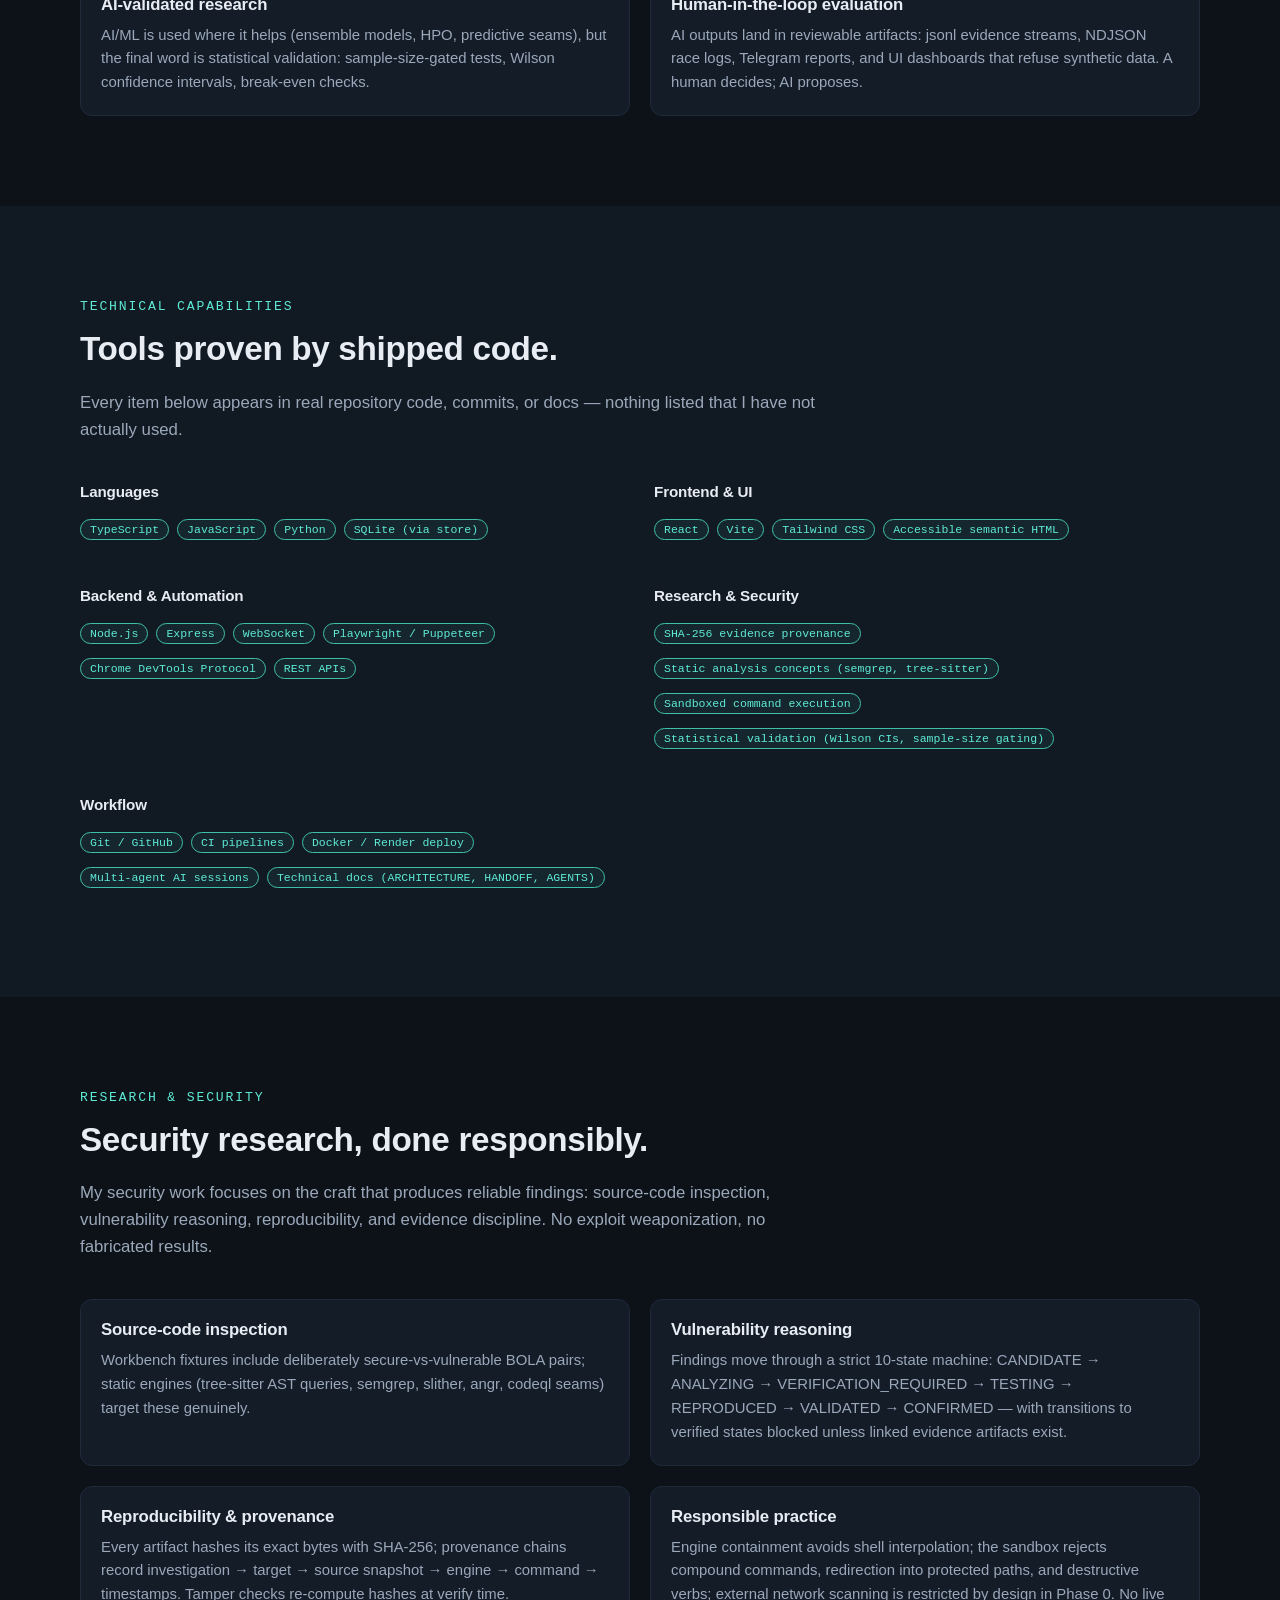
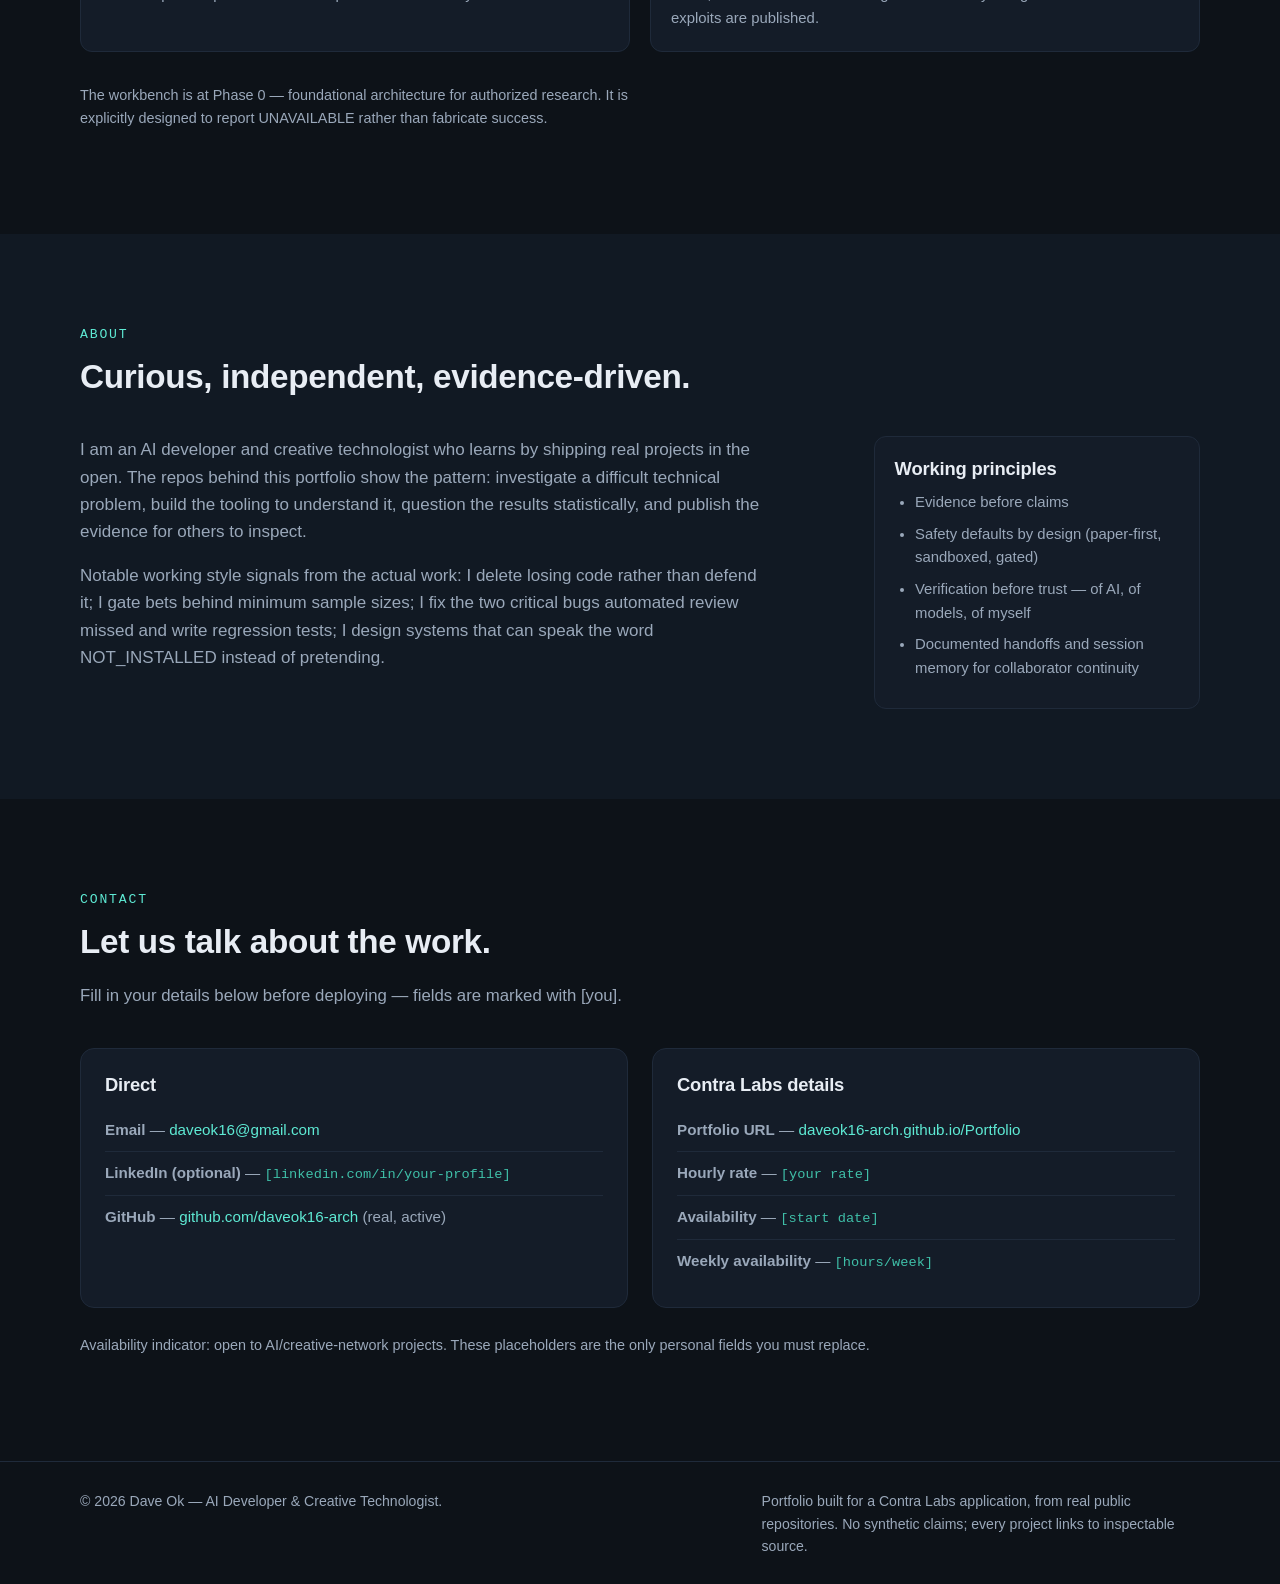
==== commit 5d760d27: "Fill in contact email and portfolio URL placeholders Co-authored-by: openhands <openhands@all-hands." ====
--- a/index.html
+++ b/index.html
@@ -330,7 +330,7 @@
           <div class="contact-card card">
             <h3>Direct</h3>
             <ul class="contact-list">
-              <li><strong>Email (not configured)</strong> — <span class="placeholder">[your.email@example.com]</span></li>
+              <li><strong>Email</strong> — <a href="mailto:daveok16@gmail.com">daveok16@gmail.com</a></li>
               <li><strong>LinkedIn (optional)</strong> — <span class="placeholder">[linkedin.com/in/your-profile]</span></li>
               <li><strong>GitHub</strong> — <a href="https://github.com/daveok16-arch" rel="noopener" target="_blank">github.com/daveok16-arch</a> (real, active)</li>
             </ul>
@@ -338,7 +338,7 @@
           <div class="contact-card card">
             <h3>Contra Labs details</h3>
             <ul class="contact-list">
-              <li><strong>Portfolio URL</strong> — <span class="placeholder">[your deployed URL, suggested: https://daveok16-arch.github.io/]</span></li>
+              <li><strong>Portfolio URL</strong> — <a href="https://daveok16-arch.github.io/Portfolio/" rel="noopener" target="_blank">daveok16-arch.github.io/Portfolio</a></li>
               <li><strong>Hourly rate</strong> — <span class="placeholder">[your rate]</span></li>
               <li><strong>Availability</strong> — <span class="placeholder">[start date]</span></li>
               <li><strong>Weekly availability</strong> — <span class="placeholder">[hours/week]</span></li>
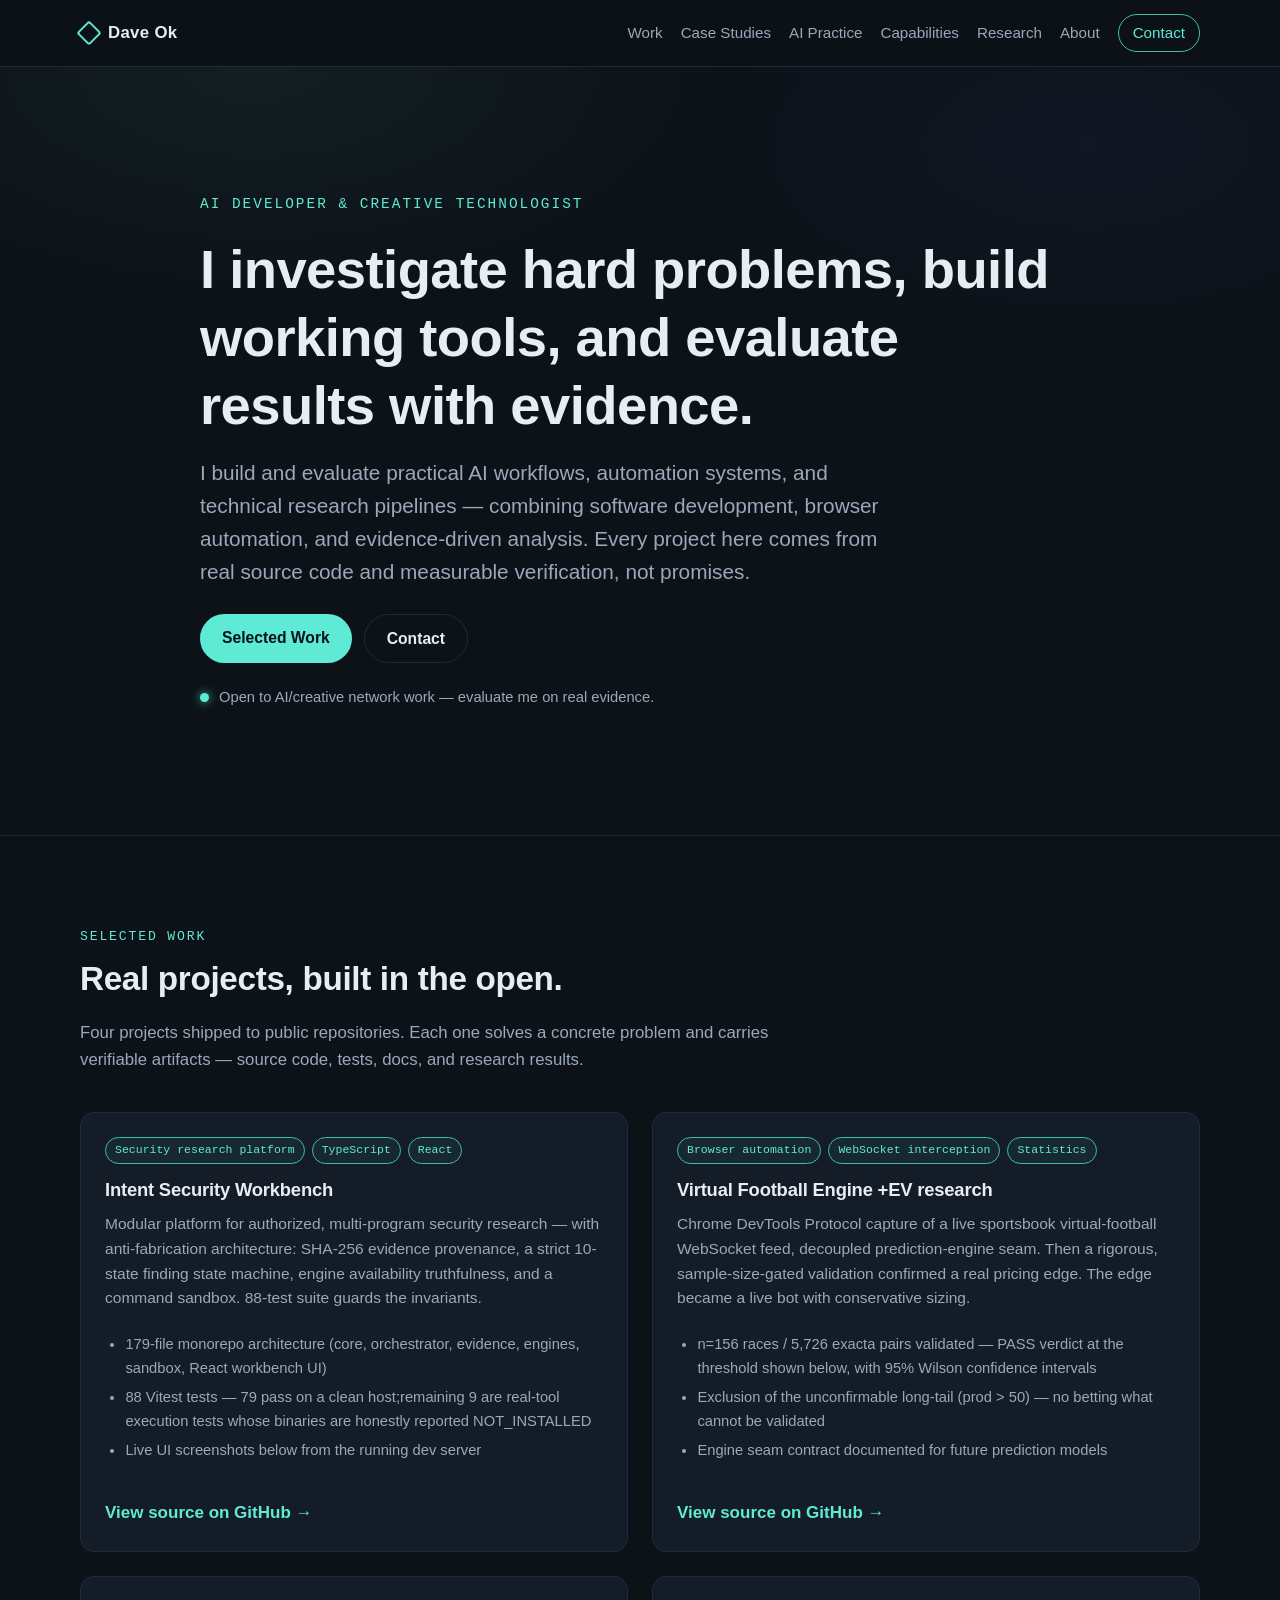
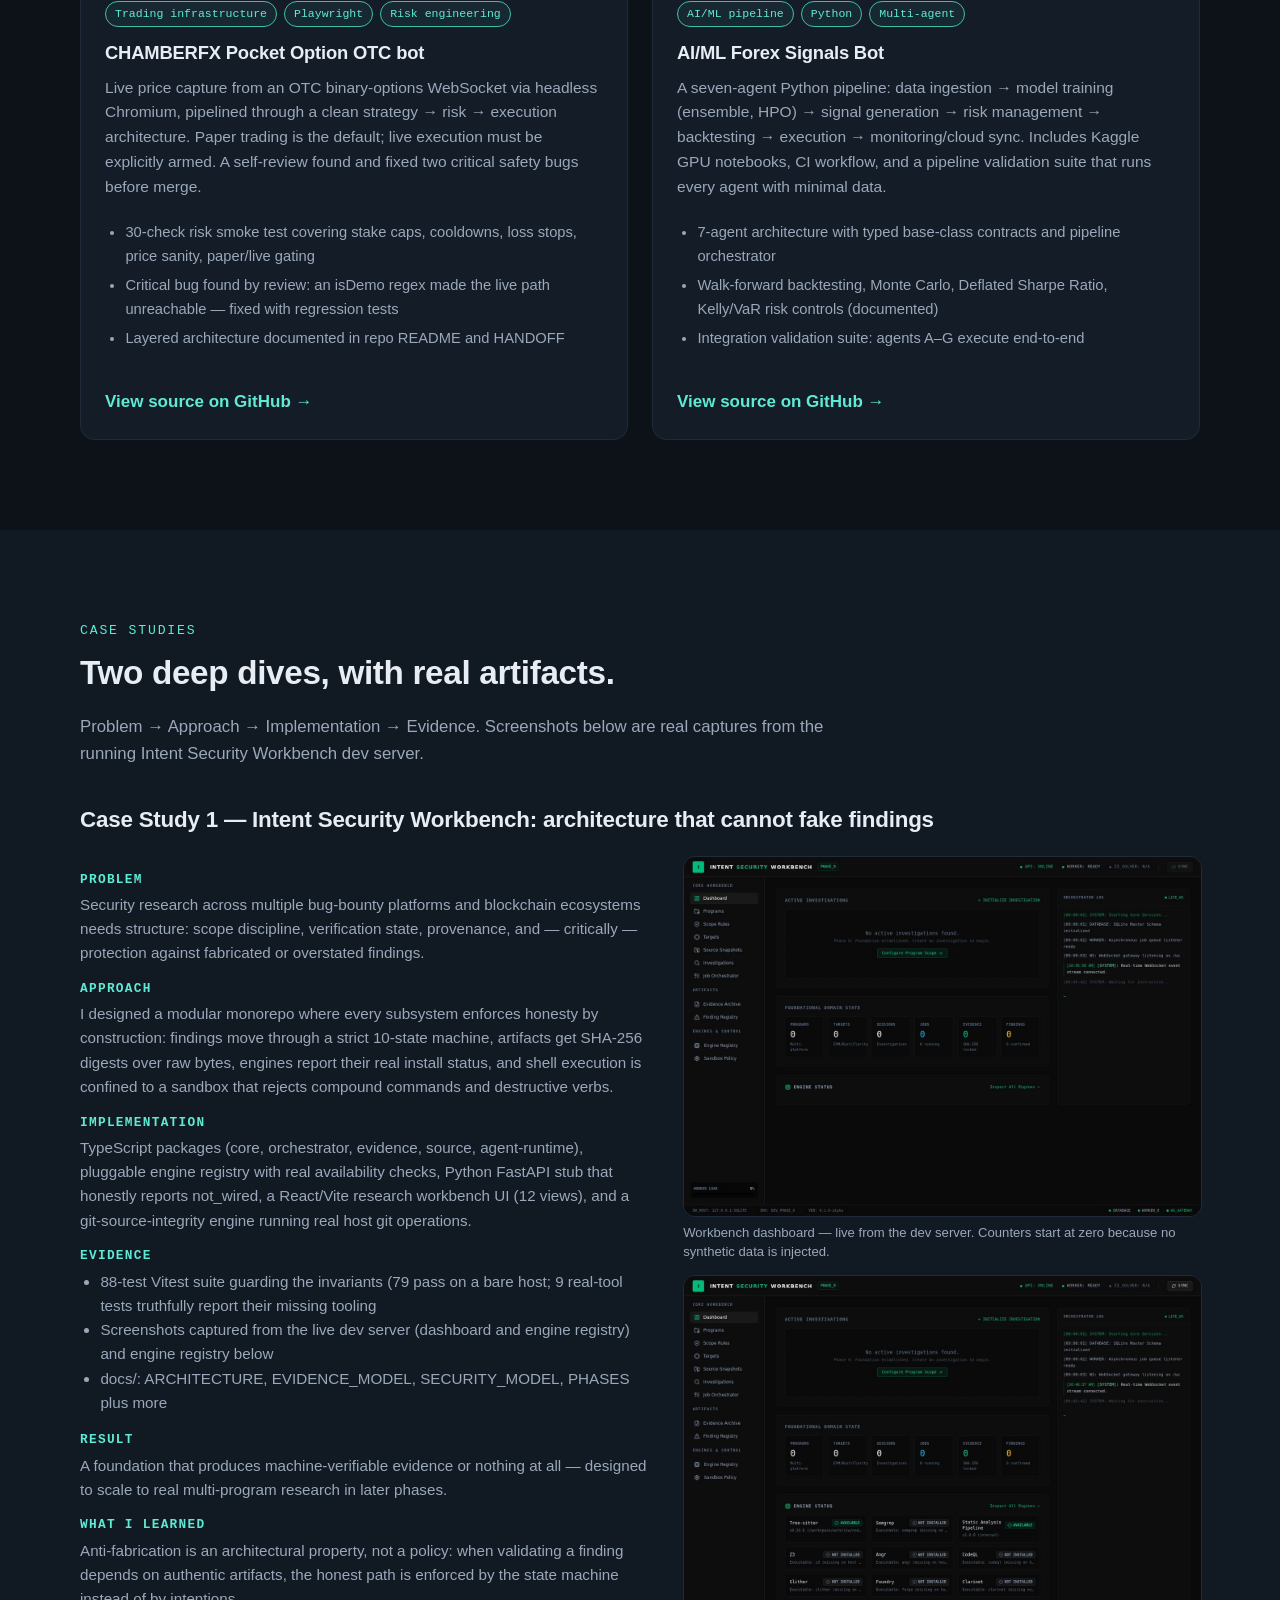
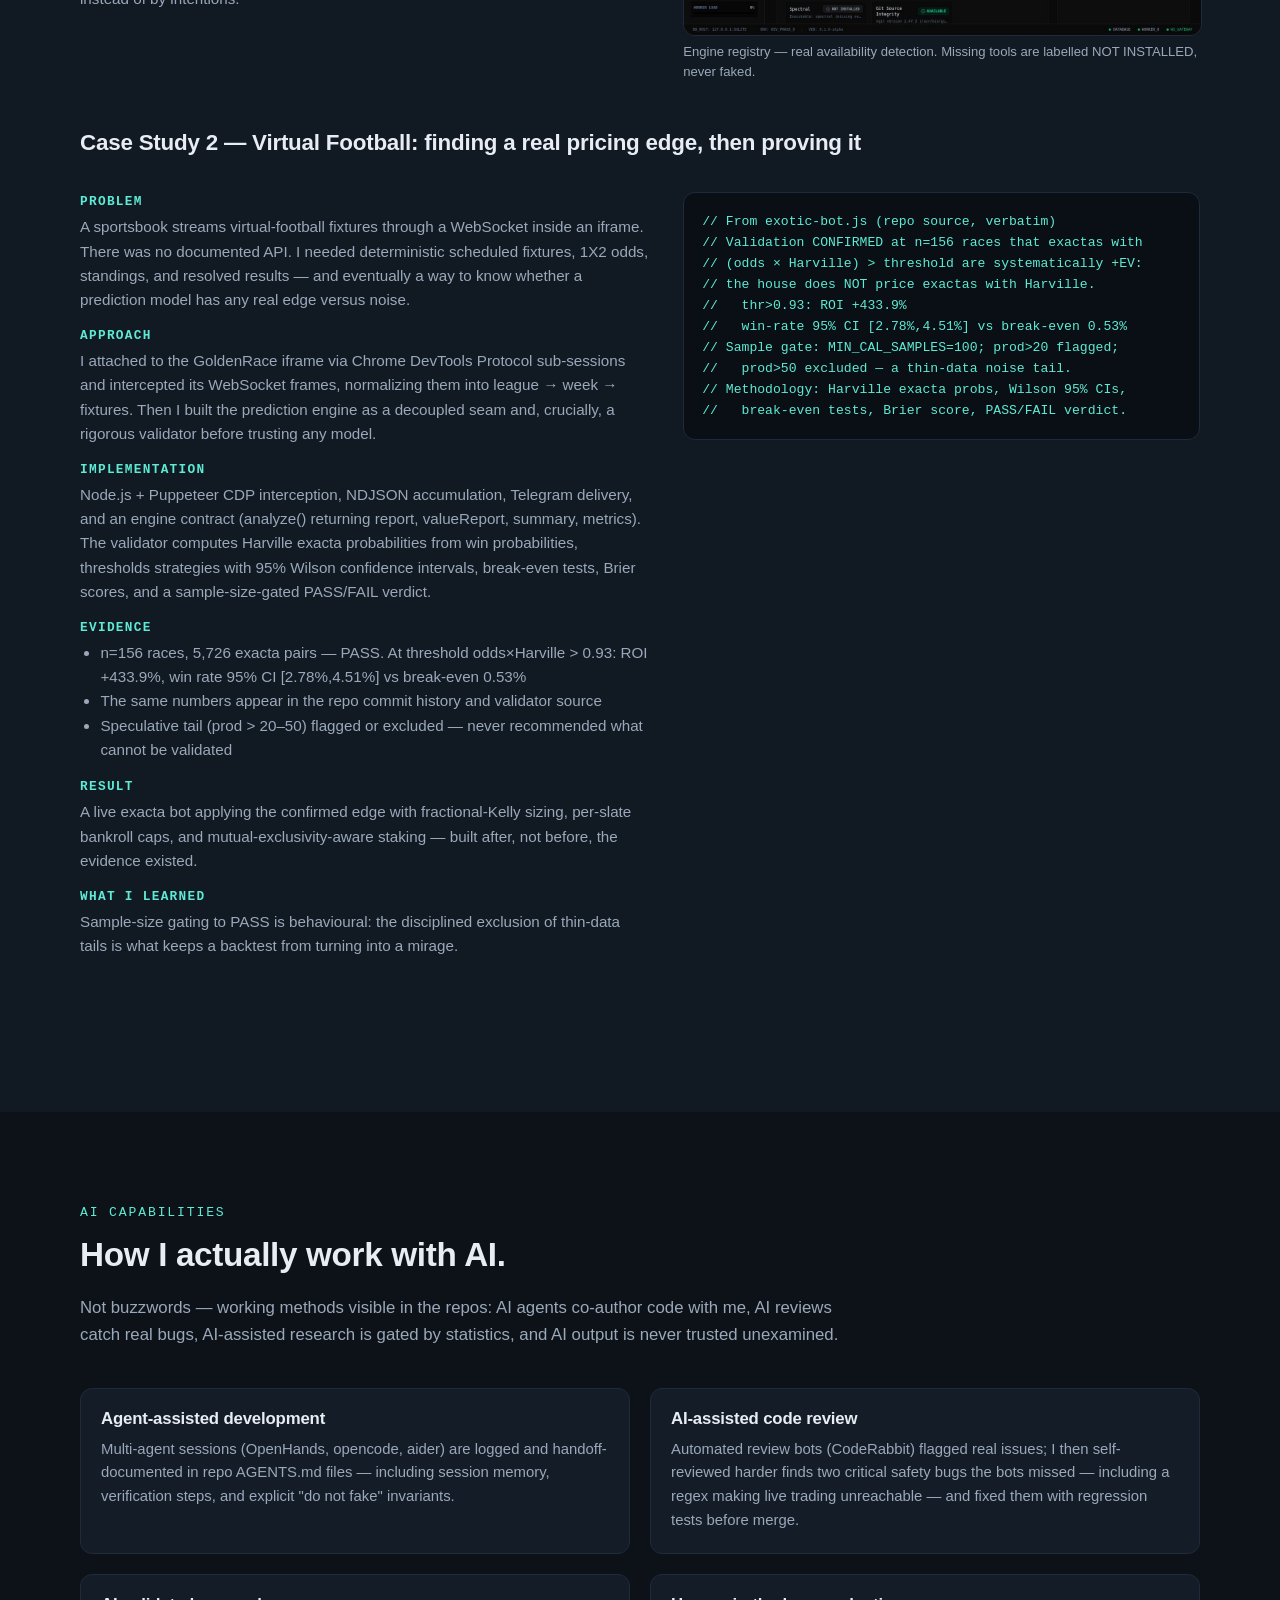
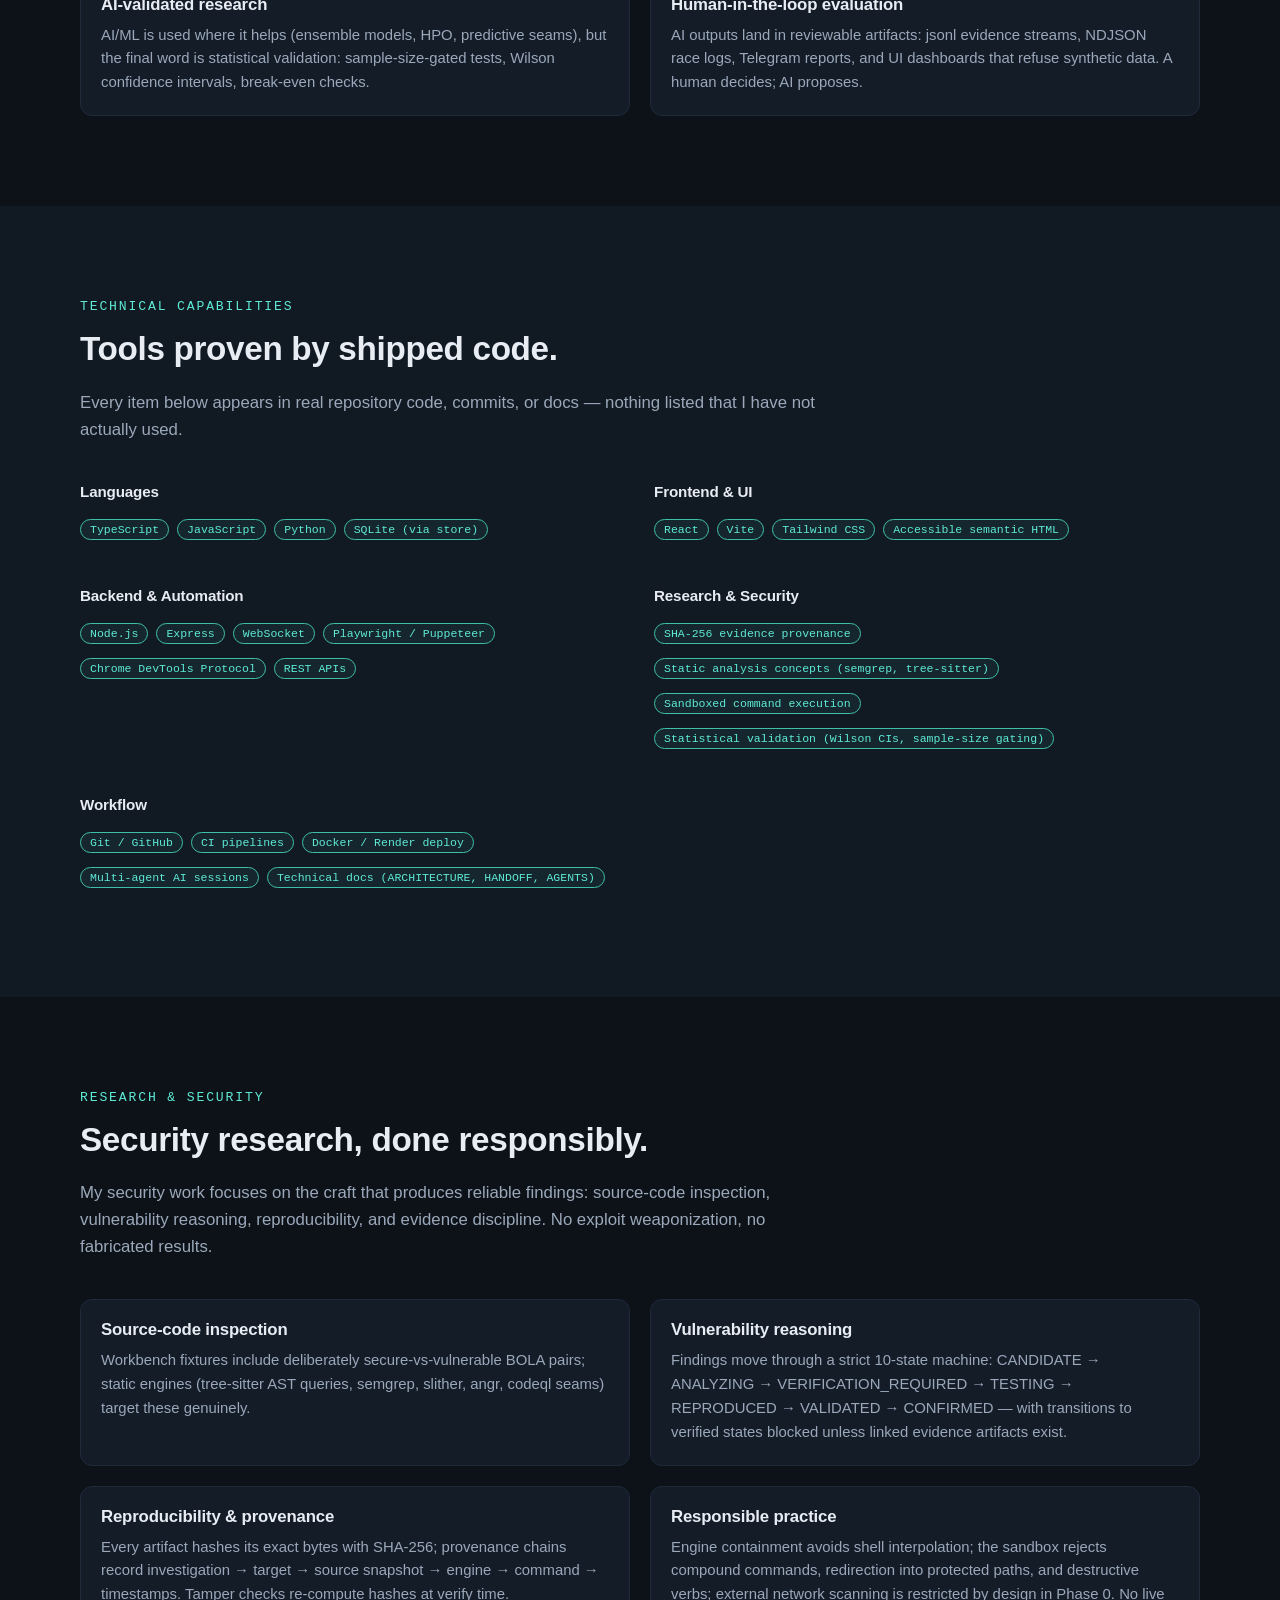
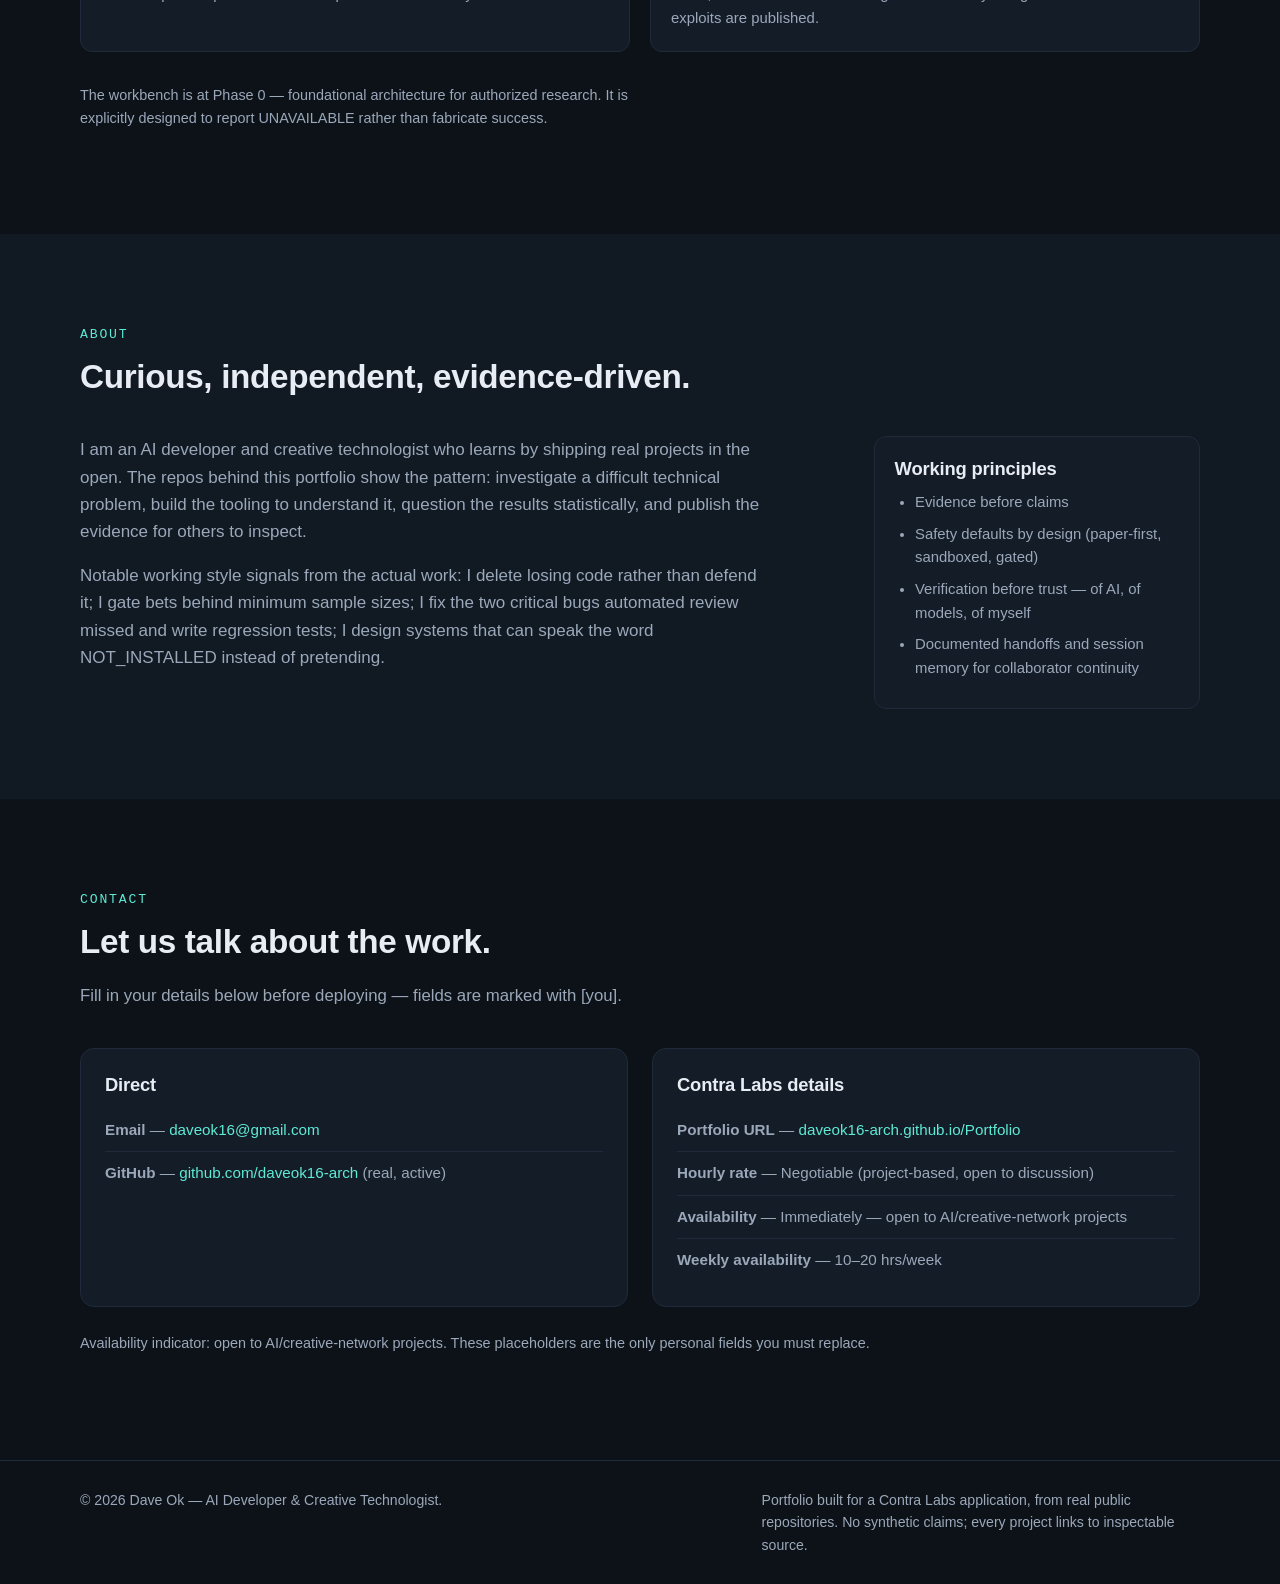
==== commit 16014b26: "Fill remaining Contra Labs contact details Gateway Networking: remove unset LinkedIn placeholder, se" ====
--- a/index.html
+++ b/index.html
@@ -331,7 +331,6 @@
             <h3>Direct</h3>
             <ul class="contact-list">
               <li><strong>Email</strong> — <a href="mailto:daveok16@gmail.com">daveok16@gmail.com</a></li>
-              <li><strong>LinkedIn (optional)</strong> — <span class="placeholder">[linkedin.com/in/your-profile]</span></li>
               <li><strong>GitHub</strong> — <a href="https://github.com/daveok16-arch" rel="noopener" target="_blank">github.com/daveok16-arch</a> (real, active)</li>
             </ul>
           </div>
@@ -339,9 +338,9 @@
             <h3>Contra Labs details</h3>
             <ul class="contact-list">
               <li><strong>Portfolio URL</strong> — <a href="https://daveok16-arch.github.io/Portfolio/" rel="noopener" target="_blank">daveok16-arch.github.io/Portfolio</a></li>
-              <li><strong>Hourly rate</strong> — <span class="placeholder">[your rate]</span></li>
-              <li><strong>Availability</strong> — <span class="placeholder">[start date]</span></li>
-              <li><strong>Weekly availability</strong> — <span class="placeholder">[hours/week]</span></li>
+              <li><strong>Hourly rate</strong> — Negotiable (project-based, open to discussion)</li>
+              <li><strong>Availability</strong> — Immediately — open to AI/creative-network projects</li>
+              <li><strong>Weekly availability</strong> — 10–20 hrs/week</li>
             </ul>
           </div>
         </div>
